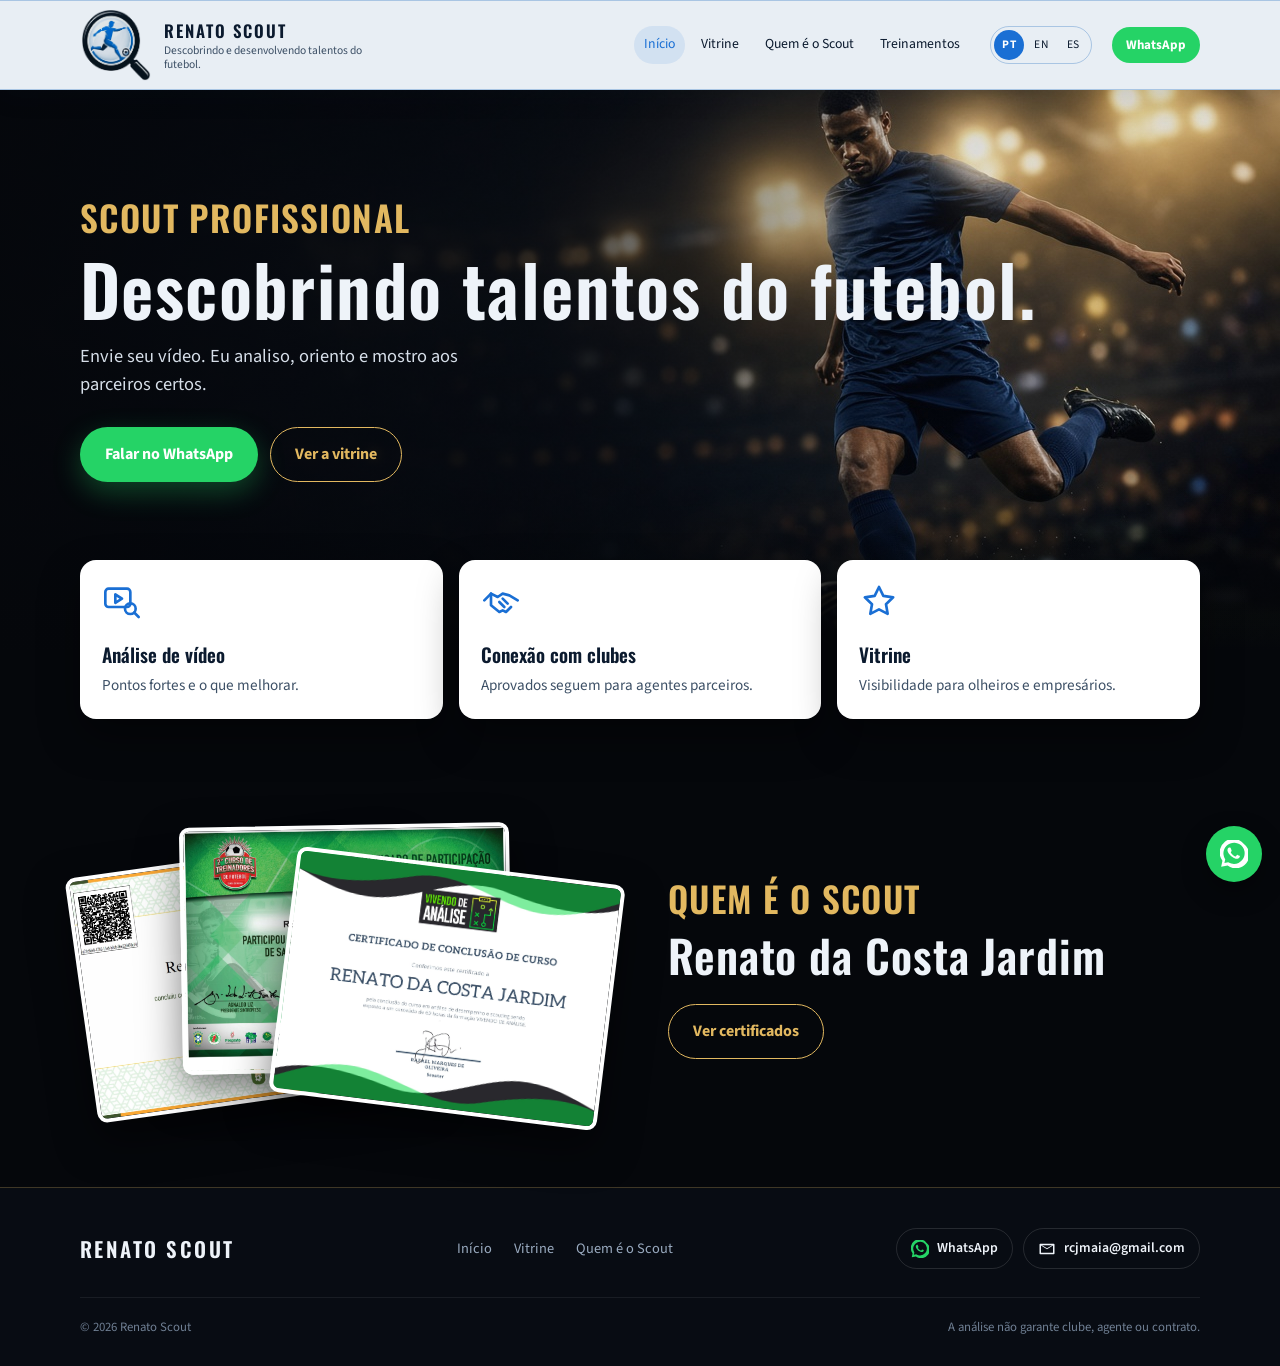
==== index.html @ 3a7a044c "Site Renato Scout Co-authored-by: Cursor <cursoragent@cursor.com>" ====
<!DOCTYPE html>
<html lang="pt">
<head>
  <meta charset="UTF-8">
  <meta name="viewport" content="width=device-width, initial-scale=1">
  <title>RENATO SCOUT — Descobrindo e desenvolvendo talentos do futebol</title>
  <meta name="description" content="Análise de vídeos de jogadores de qualquer idade, vitrine para parceiros, encaminhamento a agentes e conexão com clubes.">
  <link rel="preconnect" href="https://fonts.googleapis.com">
  <link rel="preconnect" href="https://fonts.gstatic.com" crossorigin>
  <link href="https://fonts.googleapis.com/css2?family=Oswald:wght@500;600&family=Source+Sans+3:wght@400;600;700&display=swap" rel="stylesheet">
  <link rel="stylesheet" href="css/style.css">
</head>
<body data-page="home">
  <div id="site-header"></div>

  <main>
    <section class="hero">
      <div class="wrap hero-content">
        <p class="hero-kicker" data-i18n="hero.kicker"></p>
        <h1 data-i18n="hero.title"></h1>
        <p class="hero-lead" data-i18n="hero.lead"></p>
        <div class="hero-actions">
          <a class="btn btn-wa" data-wa target="_blank" rel="noopener" data-i18n="hero.ctaWa"></a>
          <a class="btn btn-outline-gold" href="vitrine.html" data-i18n="hero.ctaShowcase"></a>
        </div>
      </div>
    </section>

    <div class="wrap features">
      <article class="feature">
        <svg viewBox="0 0 24 24" aria-hidden="true"><rect x="2" y="4" width="15" height="11" rx="2"/><path d="M8 7.5v5l4-2.5z"/><circle cx="17" cy="16" r="3.2"/><path d="m19.3 18.3 2.7 2.7"/></svg>
        <h3 data-i18n="hero.f1"></h3>
        <p data-i18n="hero.f1d"></p>
      </article>
      <article class="feature">
        <svg viewBox="0 0 24 24" aria-hidden="true"><path d="M2 11l4-4 4 2 3-2 4 1 5 3"/><path d="M6 7v7l5 4 2-1 2 1 3-3"/><path d="M11 12l3 3"/><path d="M13 10l3 3"/></svg>
        <h3 data-i18n="hero.f2"></h3>
        <p data-i18n="hero.f2d"></p>
      </article>
      <article class="feature">
        <svg viewBox="0 0 24 24" aria-hidden="true"><path d="M12 3l2.6 5.3 5.9.9-4.3 4.1 1 5.8L12 16.4 6.8 19.1l1-5.8L3.5 9.2l5.9-.9z"/></svg>
        <h3 data-i18n="hero.f3"></h3>
        <p data-i18n="hero.f3d"></p>
      </article>
    </div>

    <section class="about-home">
      <div class="wrap about-home-grid">
        <a class="cert-stack" href="sobre.html" aria-hidden="true" tabindex="-1">
          <img src="img/certificados/certificado%20renato%20scout%201.jpeg" alt="">
          <img src="img/certificados/certificado%20renato%20scout%204.jpeg" alt="">
          <img src="img/certificados/certificado%20renato%20scout%2011.jpeg" alt="">
        </a>
        <div>
          <p class="hero-kicker" data-i18n="home.aboutKicker"></p>
          <h2 data-i18n="home.aboutName"></h2>          <a class="btn btn-outline-gold" href="sobre.html" data-i18n="certs.cta"></a>
        </div>
      </div>
    </section>
  </main>

  <div id="site-footer"></div>
  <script src="js/config.js"></script>
  <script src="js/translations.js"></script>
  <script src="js/i18n.js"></script>
  <script src="js/layout.js"></script>
  <script src="js/main.js"></script>
</body>
</html>
---- css/style.css ----
:root {
  --bg: #05070b;
  --bg-2: #0a1018;
  --panel: #101820;
  --line: rgba(77, 159, 255, 0.28);
  --gold: #4aa3ff;
  --gold-2: #9dceff;
  --text: #eef3f9;
  --muted: #9aabc0;
  --green: #1d6fd8;
  --danger-soft: #121820;
  --ink: #061018;
  --radius: 16px;
  --max: 1120px;
  --header-h: 88px;
  --header-bg: #e8eef4;
  --header-ink: #0b1a2e;
  --header-muted: #3d5066;
  --header-line: rgba(37, 110, 190, 0.32);
  --header-blue: #1a6fd4;
  --wa: #25d366;
  --hero-gold: #e2b860;
}

*,
*::before,
*::after {
  box-sizing: border-box;
}

html {
  scroll-behavior: smooth;
}

body {
  margin: 0;
  font-family: "Source Sans 3", "Segoe UI", sans-serif;
  background: var(--bg);
  color: var(--text);
  line-height: 1.55;
  min-height: 100vh;
}

img {
  max-width: 100%;
  display: block;
}

a {
  color: inherit;
  text-decoration: none;
}

.wrap {
  width: min(100% - 32px, var(--max));
  margin-inline: auto;
}

/* Header — fundo claro para contrastar com a lupa escura da logo */
.site-header {
  position: sticky;
  top: 0;
  z-index: 40;
  background: var(--header-bg);
  border-bottom: 1px solid var(--header-line);
  border-top: 1px solid var(--header-line);
  box-shadow: 0 8px 24px rgba(11, 26, 46, 0.08);
}

.header-inner {
  display: flex;
  align-items: center;
  gap: 20px;
  min-height: var(--header-h);
  padding-block: 6px;
}

.brand {
  display: flex;
  align-items: center;
  gap: 12px;
  flex-shrink: 0;
  color: var(--header-ink);
}

.brand-mark {
  width: 72px;
  height: 72px;
  display: grid;
  place-items: center;
  flex-shrink: 0;
  background: transparent;
  overflow: visible;
  border-radius: 0;
}

.brand-mark img {
  width: 72px;
  height: 72px;
  object-fit: contain;
  object-position: center;
  border-radius: 0;
  background: transparent;
  mix-blend-mode: multiply;
}

.brand-mark .initials {
  font-family: Oswald, Impact, sans-serif;
  font-size: 0.85rem;
  letter-spacing: 0.04em;
  color: var(--header-blue);
}

.brand-text strong {
  display: block;
  font-family: Oswald, Impact, sans-serif;
  font-weight: 600;
  letter-spacing: 0.12em;
  font-size: 1.05rem;
  color: var(--header-ink);
}

.brand-text span {
  display: block;
  font-size: 0.72rem;
  color: var(--header-muted);
  max-width: 220px;
  line-height: 1.25;
}

.nav {
  display: flex;
  align-items: center;
  gap: 6px;
  margin-left: auto;
  flex-wrap: wrap;
  justify-content: flex-end;
}

.nav a {
  font-size: 0.86rem;
  padding: 8px 10px;
  border-radius: 999px;
  color: var(--header-ink);
}

.nav a:hover,
.nav a.is-active {
  color: var(--header-blue);
  background: rgba(26, 111, 212, 0.1);
}

.nav-drop {
  position: relative;
}

.nav-drop > button {
  font: inherit;
  font-size: 0.86rem;
  color: var(--header-ink);
  background: none;
  border: 0;
  padding: 8px 10px;
  border-radius: 999px;
  cursor: pointer;
}

.nav-drop > button:hover,
.nav-drop.is-open > button,
.nav-drop.has-active > button {
  color: var(--header-blue);
  background: rgba(26, 111, 212, 0.1);
}

.nav-drop-menu {
  display: none;
  position: absolute;
  right: 0;
  top: calc(100% + 6px);
  min-width: 220px;
  background: #f4f7fa;
  border: 1px solid var(--header-line);
  border-radius: 12px;
  padding: 8px;
  box-shadow: 0 16px 40px rgba(11, 26, 46, 0.12);
}

.nav-drop.is-open .nav-drop-menu {
  display: grid;
}

.nav-drop-menu a {
  border-radius: 8px;
  color: var(--header-ink);
}

.lang-switch {
  display: flex;
  gap: 2px;
  border: 1px solid var(--header-line);
  border-radius: 999px;
  padding: 3px;
  flex-shrink: 0;
}

.lang-switch button {
  font: inherit;
  font-size: 0.72rem;
  letter-spacing: 0.06em;
  background: none;
  border: 0;
  color: var(--header-ink);
  padding: 6px 8px;
  border-radius: 999px;
  cursor: pointer;
}

.lang-switch button.is-active {
  background: var(--header-blue);
  color: #fff;
  font-weight: 700;
}

.menu-toggle {
  display: none;
  margin-left: auto;
  background: none;
  border: 1px solid var(--header-line);
  color: var(--header-ink);
  border-radius: 10px;
  padding: 8px 10px;
  cursor: pointer;
}

.header-cta {
  display: inline-flex;
  align-items: center;
  background: var(--wa);
  color: white;
  font-weight: 700;
  font-size: 0.82rem;
  padding: 8px 14px;
  border-radius: 999px;
  white-space: nowrap;
}

.header-cta:hover {
  filter: brightness(1.06);
}

/* Hero */
.hero {
  position: relative;
  min-height: 560px;
  display: flex;
  align-items: center;
  padding: 80px 0 140px;
  background:
    linear-gradient(90deg, rgba(5, 7, 11, 0.92) 0%, rgba(5, 7, 11, 0.6) 45%, rgba(5, 7, 11, 0.1) 75%),
    linear-gradient(0deg, var(--bg) 0%, transparent 30%),
    url("../img/hero/hero-bg.jpg") center right / cover no-repeat;
}

.hero-content {
  position: relative;
}

.hero-kicker {
  font-family: Oswald, Impact, sans-serif;
  font-weight: 600;
  text-transform: uppercase;
  letter-spacing: 0.04em;
  font-size: clamp(1.4rem, 3vw, 2.2rem);
  color: var(--hero-gold);
  margin: 0 0 4px;
}

.hero h1 {
  font-size: clamp(2.6rem, 6vw, 4.4rem);
  margin: 0 0 14px;
}

.hero-lead {
  font-size: 1.15rem;
  color: #d6dee8;
  margin: 0;
  max-width: 44ch;
}

.btn.btn-wa {
  background: var(--wa);
  color: #fff;
  padding: 14px 24px;
  box-shadow: 0 10px 28px rgba(37, 211, 102, 0.3);
}

.btn.btn-outline-gold {
  border-color: var(--hero-gold, #e2b860);
  color: var(--hero-gold, #e2b860);
  padding: 14px 24px;
}

.btn-wa:hover,
.btn-outline-gold:hover {
  filter: brightness(1.1);
}

.features {
  position: relative;
  z-index: 2;
  display: grid;
  grid-template-columns: repeat(3, 1fr);
  gap: 16px;
  margin-top: -90px;
}

.feature {
  background: #fff;
  color: var(--header-ink);
  border-radius: var(--radius);
  padding: 22px;
  box-shadow: 0 18px 40px rgba(0, 0, 0, 0.4);
}

.feature svg {
  width: 40px;
  height: 40px;
  fill: none;
  stroke: var(--header-blue);
  stroke-width: 1.6;
  stroke-linecap: round;
  stroke-linejoin: round;
  margin-bottom: 10px;
}

.feature h3 {
  font-family: Oswald, sans-serif;
  font-weight: 600;
  font-size: 1.2rem;
  margin: 0 0 4px;
}

.feature p {
  margin: 0;
  color: var(--header-muted);
  font-size: 0.95rem;
}

.about-home {
  padding: 96px 0 72px;
}

.about-home-grid {
  display: grid;
  grid-template-columns: 1fr 1fr;
  gap: 56px;
  align-items: center;
}

.about-home h2 {
  font-size: clamp(2rem, 4vw, 2.8rem);
  margin: 0 0 24px;
}

.cert-stack {
  position: relative;
  display: block;
  height: 300px;
}

.cert-stack img {
  position: absolute;
  width: 62%;
  aspect-ratio: 4 / 3;
  object-fit: cover;
  object-position: top;
  border-radius: 10px;
  border: 4px solid #fff;
  box-shadow: 0 18px 40px rgba(0, 0, 0, 0.5);
  transition: transform 0.25s ease;
}

.cert-stack img:nth-child(1) {
  left: 0;
  top: 40px;
  transform: rotate(-8deg);
}

.cert-stack img:nth-child(2) {
  left: 19%;
  top: 10px;
  transform: rotate(-1deg);
  z-index: 1;
}

.cert-stack img:nth-child(3) {
  right: 0;
  top: 50px;
  transform: rotate(7deg);
  z-index: 2;
}

.cert-stack:hover img:nth-child(1) {
  transform: rotate(-11deg) translateX(-8px);
}

.cert-stack:hover img:nth-child(3) {
  transform: rotate(10deg) translateX(8px);
}

.kicker {
  color: var(--gold);
  letter-spacing: 0.16em;
  text-transform: uppercase;
  font-size: 0.75rem;
  font-weight: 700;
  margin: 0 0 12px;
}

h1,
h2,
.page-title {
  font-family: Oswald, Impact, sans-serif;
  font-weight: 600;
  letter-spacing: 0.02em;
  line-height: 1.12;
  margin: 0 0 16px;
}

h1 {
  font-size: clamp(2rem, 4.4vw, 3.35rem);
}

h2 {
  font-size: clamp(1.6rem, 3vw, 2.2rem);
}

.lead {
  color: var(--muted);
  font-size: 1.08rem;
  max-width: 58ch;
}

.hero-actions {
  display: flex;
  flex-wrap: wrap;
  gap: 12px;
  margin: 28px 0 8px;
}

.btn {
  display: inline-flex;
  align-items: center;
  justify-content: center;
  gap: 8px;
  padding: 12px 18px;
  border-radius: 999px;
  font-weight: 700;
  border: 1px solid transparent;
  cursor: pointer;
}

.btn-primary {
  background: var(--gold);
  color: var(--ink);
}

.btn-ghost {
  border-color: var(--line);
  color: var(--gold-2);
  background: transparent;
}

.btn[aria-disabled="true"],
.btn.is-disabled {
  opacity: 0.55;
  pointer-events: none;
}

.points {
  list-style: none;
  padding: 0;
  margin: 28px 0 0;
  display: grid;
  gap: 10px;
}

.points li {
  display: flex;
  gap: 10px;
  align-items: flex-start;
  color: var(--text);
}

.points li::before {
  content: "";
  width: 8px;
  height: 8px;
  margin-top: 8px;
  border-radius: 50%;
  background: var(--gold);
  flex-shrink: 0;
}

/* Sections */
section {
  padding: 56px 0;
}

.section-head {
  margin-bottom: 28px;
}

.muted {
  color: var(--muted);
}

.steps {
  display: grid;
  grid-template-columns: repeat(3, 1fr);
  gap: 18px;
}

.card,
.step,
.mod,
.cert {
  background: var(--panel);
  border: 1px solid var(--line);
  border-radius: var(--radius);
  padding: 22px;
}

.step strong {
  display: block;
  font-family: Oswald, sans-serif;
  font-size: 1.7rem;
  color: var(--gold);
  margin-bottom: 8px;
}

.grid-mods {
  display: grid;
  grid-template-columns: repeat(4, 1fr);
  gap: 16px;
}

.mod h3 {
  font-family: Oswald, sans-serif;
  margin: 0 0 8px;
  font-size: 1.2rem;
}

.mod p {
  color: var(--muted);
  margin: 0 0 16px;
  font-size: 0.95rem;
}

.certs {
  display: grid;
  grid-template-columns: repeat(4, 1fr);
  gap: 16px;
}

.cert {
  min-height: 180px;
  padding: 0;
  overflow: hidden;
  display: grid;
  place-items: center;
  position: relative;
  background: #070b12;
}

.cert img {
  width: 100%;
  height: 180px;
  object-fit: cover;
}

.cert .fallback {
  position: absolute;
  inset: 0;
  display: grid;
  place-items: center;
  color: var(--muted);
  font-size: 0.9rem;
  padding: 16px;
  text-align: center;
}

.certs-full {
  grid-template-columns: repeat(3, 1fr);
}

.certs-full .cert img {
  height: 240px;
  object-fit: contain;
  background: #fff;
  transition: transform 0.2s ease;
}

.cert-link:hover img {
  transform: scale(1.03);
}

.about-teaser {
  display: flex;
  align-items: center;
  justify-content: space-between;
  gap: 20px;
  flex-wrap: wrap;
  padding: 28px;
  border: 1px solid var(--line);
  border-radius: var(--radius);
  background: linear-gradient(90deg, rgba(77, 159, 255, 0.1), transparent);
  color: inherit;
  text-decoration: none;
}

.about-teaser h2 {
  margin-top: 0;
}

.about-teaser:hover .btn {
  border-color: var(--gold-2);
}

.page-hero {
  padding: 48px 0 12px;
}

.about-hero {
  padding: 80px 0 56px;
  background:
    radial-gradient(circle at 85% 0%, rgba(226, 184, 96, 0.14), transparent 45%),
    radial-gradient(circle at 0% 100%, rgba(29, 111, 216, 0.18), transparent 50%);
  border-bottom: 1px solid rgba(255, 255, 255, 0.06);
}

.about-hero-grid {
  display: grid;
  grid-template-columns: 1.4fr 1fr;
  gap: 48px;
  align-items: center;
}

.about-photo {
  width: 100%;
  max-width: 380px;
  justify-self: end;
  aspect-ratio: 3 / 4;
  object-fit: cover;
  border-radius: 20px;
  border: 1px solid rgba(226, 184, 96, 0.35);
  box-shadow: 0 24px 60px rgba(0, 0, 0, 0.5), 16px 16px 0 -1px rgba(226, 184, 96, 0.18);
}

.about-hero h1 {
  font-size: clamp(2.4rem, 5.5vw, 4rem);
  margin: 0 0 6px;
}

.about-role {
  font-size: 1.15rem;
  font-weight: 600;
  color: var(--gold-2);
  margin: 0 0 18px;
}

.about-intro {
  color: var(--muted);
  font-size: 1.05rem;
  max-width: 56ch;
  margin: 0;
}

.stats {
  list-style: none;
  padding: 0;
  margin: 40px 0 0;
  display: grid;
  grid-template-columns: repeat(3, 1fr);
  gap: 12px;
  max-width: 560px;
}

.stats li {
  padding: 18px 20px;
  border-radius: var(--radius);
  background: rgba(255, 255, 255, 0.03);
  border: 1px solid rgba(226, 184, 96, 0.25);
}

.stats strong {
  display: block;
  font-family: Oswald, Impact, sans-serif;
  font-size: 2.2rem;
  line-height: 1.1;
  color: var(--hero-gold);
}

.stats span {
  font-size: 0.88rem;
  color: var(--muted);
}

.courses {
  list-style: none;
  padding: 0;
  margin: 24px 0 0;
  display: grid;
  grid-template-columns: repeat(2, 1fr);
  gap: 12px;
}

.course {
  display: flex;
  align-items: center;
  gap: 16px;
  padding: 16px 18px;
  background: var(--panel);
  border: 1px solid rgba(255, 255, 255, 0.07);
  border-radius: 12px;
}

.course-hours {
  flex-shrink: 0;
  width: 56px;
  height: 56px;
  display: grid;
  place-items: center;
  border-radius: 50%;
  border: 2px solid var(--hero-gold);
  color: var(--hero-gold);
  font-family: Oswald, Impact, sans-serif;
  font-weight: 600;
  font-size: 1.05rem;
}

.course strong {
  display: block;
  line-height: 1.3;
}

.course div span {
  font-size: 0.85rem;
  color: var(--muted);
}

.split {
  display: grid;
  grid-template-columns: 1fr 1fr;
  gap: 16px;
}

.filters {
  display: flex;
  flex-wrap: wrap;
  gap: 8px;
  margin: 8px 0 28px;
}

.filters button {
  font: inherit;
  font-size: 0.86rem;
  background: transparent;
  color: var(--muted);
  border: 1px solid var(--line);
  border-radius: 999px;
  padding: 8px 12px;
  cursor: pointer;
}

.filters button.is-active {
  background: var(--gold);
  color: var(--ink);
  border-color: var(--gold);
  font-weight: 700;
}

.video-grid {
  display: grid;
  grid-template-columns: repeat(3, 1fr);
  gap: 18px;
}

.video-card {
  background: var(--panel);
  border: 1px solid var(--line);
  border-radius: var(--radius);
  overflow: hidden;
}

.video-card iframe {
  width: 100%;
  aspect-ratio: 16 / 9;
  border: 0;
  display: block;
}

.video-meta {
  padding: 12px 14px 16px;
}

.video-meta .pos {
  color: var(--gold);
  font-size: 0.78rem;
  letter-spacing: 0.08em;
  text-transform: uppercase;
}

.empty-state {
  border: 1px dashed var(--line);
  border-radius: var(--radius);
  padding: 40px 20px;
  text-align: center;
  color: var(--muted);
}

.site-footer {
  background: #080c13;
  border-top: 1px solid rgba(226, 184, 96, 0.25);
  padding: 40px 0 28px;
  color: var(--muted);
  font-size: 0.9rem;
}

.footer-top {
  display: flex;
  align-items: center;
  justify-content: space-between;
  gap: 24px;
  flex-wrap: wrap;
  padding-bottom: 28px;
  border-bottom: 1px solid rgba(255, 255, 255, 0.07);
}

.footer-brand {
  font-family: Oswald, Impact, sans-serif;
  font-weight: 600;
  font-size: 1.3rem;
  letter-spacing: 0.12em;
  color: var(--text);
}

.footer-nav {
  display: flex;
  gap: 22px;
  flex-wrap: wrap;
}

.footer-nav a:hover {
  color: var(--hero-gold);
}

.footer-contact {
  display: flex;
  gap: 10px;
  flex-wrap: wrap;
}

.footer-pill {
  display: inline-flex;
  align-items: center;
  gap: 8px;
  padding: 9px 14px;
  border-radius: 999px;
  border: 1px solid rgba(255, 255, 255, 0.12);
  color: var(--text);
  font-weight: 600;
  font-size: 0.86rem;
}

.footer-pill svg {
  width: 18px;
  height: 18px;
  fill: currentColor;
}

.footer-pill:hover {
  border-color: var(--hero-gold);
}

.footer-pill.is-wa svg {
  color: var(--wa);
}

.footer-bottom {
  display: flex;
  justify-content: space-between;
  gap: 8px 24px;
  flex-wrap: wrap;
  padding-top: 20px;
  font-size: 0.8rem;
  color: #6f7f93;
}

.wa-float {
  position: fixed;
  right: 18px;
  bottom: 18px;
  z-index: 50;
  width: 56px;
  height: 56px;
  border-radius: 50%;
  background: #25d366;
  color: white;
  display: grid;
  place-items: center;
  box-shadow: 0 10px 24px rgba(0, 0, 0, 0.35);
}

.wa-float svg {
  width: 28px;
  height: 28px;
  fill: currentColor;
}

@media (max-width: 980px) {
  .split {
    grid-template-columns: 1fr;
  }

  .steps,
  .certs,
  .video-grid {
    grid-template-columns: 1fr 1fr;
  }

  .grid-mods {
    grid-template-columns: 1fr 1fr;
  }
}

@media (max-width: 760px) {
  .menu-toggle {
    display: inline-flex;
  }

  .nav {
    display: none;
    position: absolute;
    left: 16px;
    right: 16px;
    top: var(--header-h);
    background: var(--header-bg);
    border: 1px solid var(--header-line);
    border-radius: 12px;
    padding: 10px;
    flex-direction: column;
    align-items: stretch;
    box-shadow: 0 16px 32px rgba(11, 26, 46, 0.12);
  }

  .nav.is-open,
  body.nav-open .nav {
    display: flex;
  }

  .nav a,
  .nav-drop > button {
    color: var(--header-ink);
  }

  .nav-drop-menu {
    position: static;
    display: grid;
    box-shadow: none;
    border: 0;
    background: transparent;
    padding: 0 0 0 8px;
  }

  .header-cta {
    display: none;
  }

  .steps,
  .certs,
  .video-grid,
  .grid-mods {
    grid-template-columns: 1fr;
  }

  .brand-text span {
    display: none;
  }

  .hero {
    min-height: 520px;
    align-items: flex-end;
    padding: 48px 0 120px;
    background:
      linear-gradient(0deg, var(--bg) 0%, rgba(5, 7, 11, 0.75) 45%, rgba(5, 7, 11, 0.25) 100%),
      url("../img/hero/hero-bg.jpg") 72% center / cover no-repeat;
  }

  .features {
    gap: 8px;
    margin-top: -80px;
  }

  .feature {
    padding: 14px 10px;
  }

  .feature svg {
    width: 30px;
    height: 30px;
    margin-bottom: 6px;
  }

  .feature h3 {
    font-size: 0.98rem;
    line-height: 1.2;
  }

  .feature p {
    font-size: 0.8rem;
    line-height: 1.35;
  }

  .about-home {
    padding: 64px 0 48px;
  }

  .about-home-grid {
    grid-template-columns: 1fr;
    gap: 32px;
    text-align: center;
  }

  .cert-stack {
    height: 210px;
  }

  .site-footer {
    padding-bottom: 96px;
  }

  .about-hero {
    padding: 40px 0 40px;
  }

  .about-hero-grid {
    grid-template-columns: 1fr;
    gap: 28px;
  }

  .about-photo {
    order: -1;
    max-width: 220px;
    justify-self: center;
  }

  .stats li {
    padding: 14px 12px;
  }

  .stats strong {
    font-size: 1.6rem;
  }

  .stats span {
    font-size: 0.75rem;
  }

  .courses {
    grid-template-columns: 1fr;
  }

  .footer-top,
  .footer-bottom {
    flex-direction: column;
    align-items: center;
    text-align: center;
  }

  .footer-contact {
    justify-content: center;
  }
}
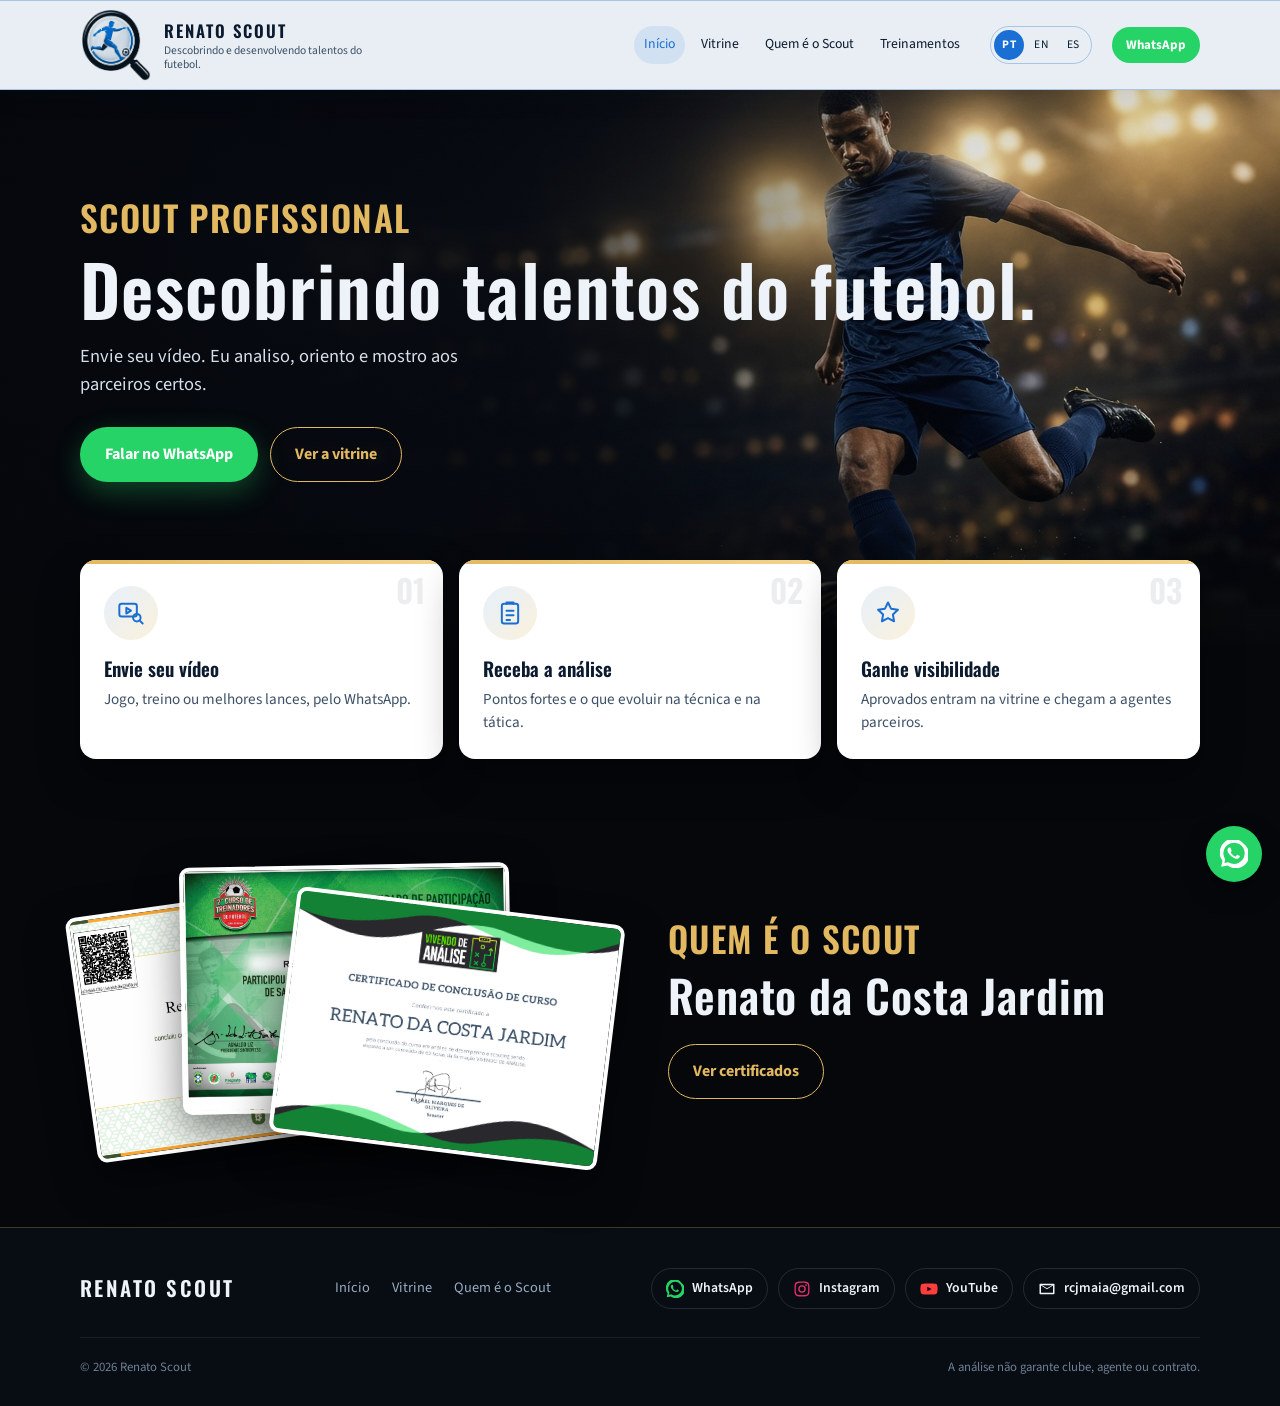
==== commit 9ba23a47: "Cards da pagina inicial com novo visual e textos de passo a passo Co-authored-by: Cursor <cursoragen" ====
--- a/index.html
+++ b/index.html
@@ -28,17 +28,20 @@
 
     <div class="wrap features">
       <article class="feature">
-        <svg viewBox="0 0 24 24" aria-hidden="true"><rect x="2" y="4" width="15" height="11" rx="2"/><path d="M8 7.5v5l4-2.5z"/><circle cx="17" cy="16" r="3.2"/><path d="m19.3 18.3 2.7 2.7"/></svg>
+        <span class="feature-num">01</span>
+        <span class="feature-icon"><svg viewBox="0 0 24 24" aria-hidden="true"><rect x="2" y="4" width="15" height="11" rx="2"/><path d="M8 7.5v5l4-2.5z"/><circle cx="17" cy="16" r="3.2"/><path d="m19.3 18.3 2.7 2.7"/></svg></span>
         <h3 data-i18n="hero.f1"></h3>
         <p data-i18n="hero.f1d"></p>
       </article>
       <article class="feature">
-        <svg viewBox="0 0 24 24" aria-hidden="true"><path d="M2 11l4-4 4 2 3-2 4 1 5 3"/><path d="M6 7v7l5 4 2-1 2 1 3-3"/><path d="M11 12l3 3"/><path d="M13 10l3 3"/></svg>
+        <span class="feature-num">02</span>
+        <span class="feature-icon"><svg viewBox="0 0 24 24" aria-hidden="true"><rect x="5" y="4" width="14" height="17" rx="2"/><path d="M9 4V3h6v1"/><path d="M9 10h6"/><path d="M9 14h6"/><path d="M9 18h3"/></svg></span>
         <h3 data-i18n="hero.f2"></h3>
         <p data-i18n="hero.f2d"></p>
       </article>
       <article class="feature">
-        <svg viewBox="0 0 24 24" aria-hidden="true"><path d="M12 3l2.6 5.3 5.9.9-4.3 4.1 1 5.8L12 16.4 6.8 19.1l1-5.8L3.5 9.2l5.9-.9z"/></svg>
+        <span class="feature-num">03</span>
+        <span class="feature-icon"><svg viewBox="0 0 24 24" aria-hidden="true"><path d="M12 3l2.6 5.3 5.9.9-4.3 4.1 1 5.8L12 16.4 6.8 19.1l1-5.8L3.5 9.2l5.9-.9z"/></svg></span>
         <h3 data-i18n="hero.f3"></h3>
         <p data-i18n="hero.f3d"></p>
       </article>
--- a/css/style.css
+++ b/css/style.css
@@ -315,22 +315,58 @@
 }
 
 .feature {
+  position: relative;
+  overflow: hidden;
   background: #fff;
   color: var(--header-ink);
   border-radius: var(--radius);
-  padding: 22px;
+  padding: 26px 24px 24px;
   box-shadow: 0 18px 40px rgba(0, 0, 0, 0.4);
+  transition: transform 0.25s ease, box-shadow 0.25s ease;
+}
+
+.feature::before {
+  content: "";
+  position: absolute;
+  inset: 0 0 auto;
+  height: 4px;
+  background: linear-gradient(90deg, var(--hero-gold), #f3d58f);
+}
+
+.feature:hover {
+  transform: translateY(-6px);
+  box-shadow: 0 26px 50px rgba(0, 0, 0, 0.5);
+}
+
+.feature-num {
+  position: absolute;
+  top: 14px;
+  right: 18px;
+  font-family: Oswald, Impact, sans-serif;
+  font-weight: 600;
+  font-size: 2rem;
+  line-height: 1;
+  color: rgba(11, 26, 46, 0.08);
+}
+
+.feature-icon {
+  display: grid;
+  place-items: center;
+  width: 54px;
+  height: 54px;
+  border-radius: 50%;
+  margin-bottom: 14px;
+  background: linear-gradient(135deg, #e6f0fb, #fbf1dc);
 }
 
 .feature svg {
-  width: 40px;
-  height: 40px;
+  width: 28px;
+  height: 28px;
   fill: none;
   stroke: var(--header-blue);
-  stroke-width: 1.6;
+  stroke-width: 1.7;
   stroke-linecap: round;
   stroke-linejoin: round;
-  margin-bottom: 10px;
 }
 
 .feature h3 {
@@ -811,6 +847,57 @@
   text-transform: uppercase;
 }
 
+.video-thumb {
+  position: relative;
+  display: block;
+  aspect-ratio: 16 / 9;
+  background: #000;
+}
+
+.video-thumb img {
+  width: 100%;
+  height: 100%;
+  object-fit: cover;
+  opacity: 0.85;
+}
+
+.video-play {
+  position: absolute;
+  inset: 0;
+  margin: auto;
+  width: 68px;
+  height: 48px;
+  border-radius: 12px;
+  background: #ff0000;
+}
+
+.video-play::after {
+  content: "";
+  position: absolute;
+  inset: 0;
+  margin: auto;
+  width: 0;
+  height: 0;
+  border-style: solid;
+  border-width: 10px 0 10px 18px;
+  border-color: transparent transparent transparent #fff;
+  transform: translateX(2px);
+}
+
+.video-thumb:hover img {
+  opacity: 1;
+}
+
+.video-badge {
+  display: inline-block;
+  margin-top: 8px;
+  font-size: 0.75rem;
+  color: var(--muted);
+  border: 1px solid rgba(255, 255, 255, 0.14);
+  border-radius: 999px;
+  padding: 3px 10px;
+}
+
 .empty-state {
   border: 1px dashed var(--line);
   border-radius: var(--radius);
@@ -885,6 +972,14 @@
 
 .footer-pill.is-wa svg {
   color: var(--wa);
+}
+
+.footer-pill.is-yt svg {
+  color: #ff3d3d;
+}
+
+.footer-pill.is-ig svg {
+  color: #e1306c;
 }
 
 .footer-bottom {
@@ -1003,13 +1098,24 @@
   }
 
   .feature {
-    padding: 14px 10px;
+    padding: 16px 10px 14px;
+  }
+
+  .feature-num {
+    top: 10px;
+    right: 8px;
+    font-size: 1.2rem;
+  }
+
+  .feature-icon {
+    width: 38px;
+    height: 38px;
+    margin-bottom: 8px;
   }
 
   .feature svg {
-    width: 30px;
-    height: 30px;
-    margin-bottom: 6px;
+    width: 20px;
+    height: 20px;
   }
 
   .feature h3 {
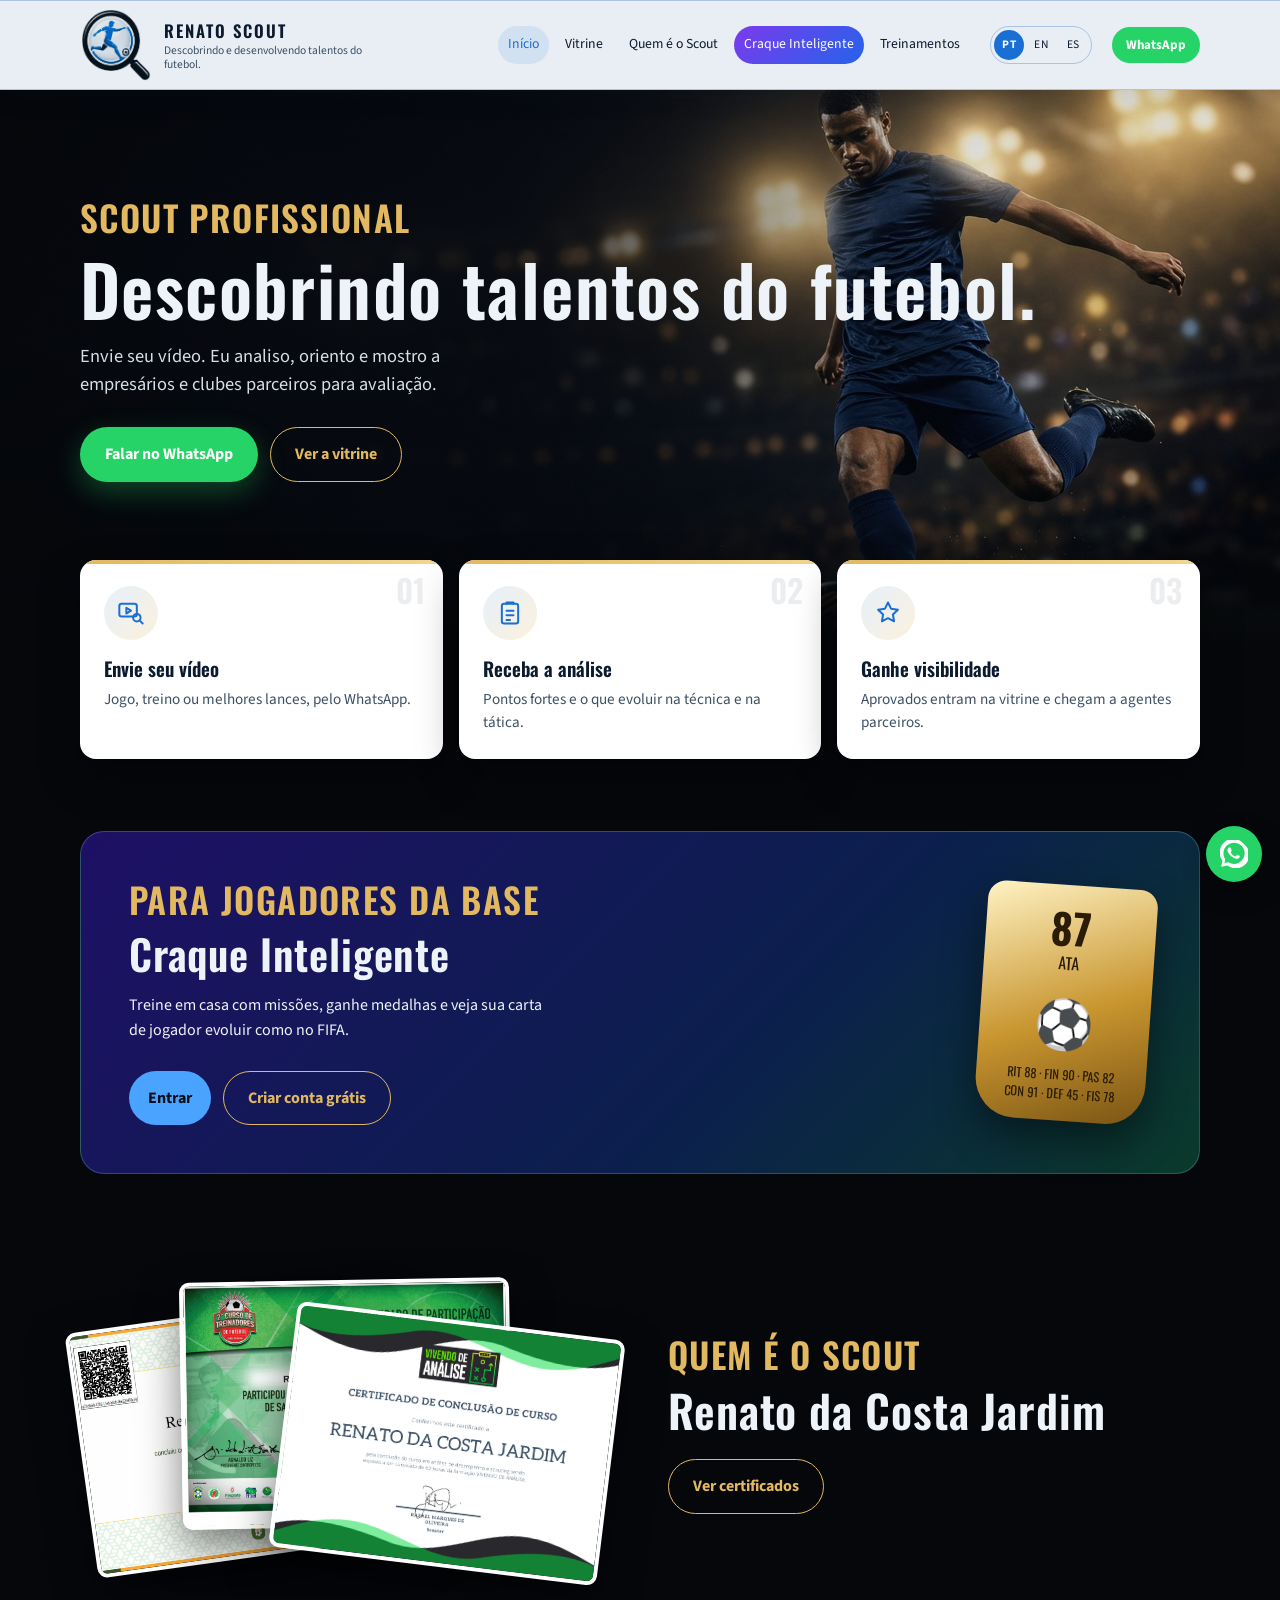
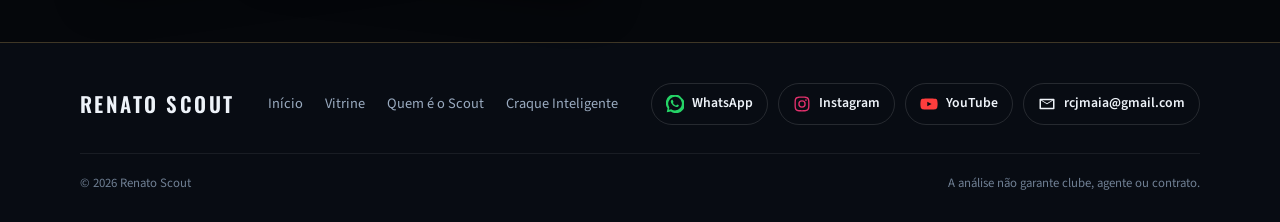
==== commit 06970745: "Craque Inteligente: missoes, trilhas, login Supabase e chamada na pagina inicial; formacao 4-2-2-2 C" ====
--- a/index.html
+++ b/index.html
@@ -47,6 +47,24 @@
       </article>
     </div>
 
+    <div class="wrap">
+      <div class="craque-call">
+        <div>
+          <p class="hero-kicker" data-i18n="craqueHome.kicker"></p>
+          <h2 data-i18n="craqueHome.title"></h2>
+          <p data-i18n="craqueHome.lead"></p>
+          <div class="hero-actions">
+            <a class="btn btn-primary" href="craque.html#login" data-i18n="craqueHome.login"></a>
+            <a class="btn btn-outline-gold" href="craque.html#signup" data-i18n="craqueHome.signup"></a>
+          </div>
+        </div>
+        <a class="craque-call-card" href="craque.html#signup" aria-hidden="true" tabindex="-1">
+          <b>87</b><span>ATA</span><i>⚽</i>
+          <small>RIT 88 · FIN 90 · PAS 82<br>CON 91 · DEF 45 · FIS 78</small>
+        </a>
+      </div>
+    </div>
+
     <section class="about-home">
       <div class="wrap about-home-grid">
         <a class="cert-stack" href="sobre.html" aria-hidden="true" tabindex="-1">
--- a/css/style.css
+++ b/css/style.css
@@ -194,6 +194,14 @@
   color: var(--header-ink);
 }
 
+.nav-drop-menu a.nav-sub {
+  margin-left: 12px;
+  padding-left: 14px;
+  font-size: 0.8rem;
+  border-left: 2px solid var(--header-line);
+  border-radius: 0 8px 8px 0;
+}
+
 .lang-switch {
   display: flex;
   gap: 2px;
@@ -384,6 +392,86 @@
 
 .about-home {
   padding: 96px 0 72px;
+}
+
+.craque-call {
+  display: grid;
+  grid-template-columns: 1fr auto;
+  gap: 40px;
+  align-items: center;
+  margin-top: 72px;
+  padding: 40px 48px;
+  border-radius: 24px;
+  background: linear-gradient(135deg, #1e1065 0%, #0b1f4d 60%, #0a3a2a 100%);
+  border: 1px solid rgba(157, 206, 255, 0.25);
+}
+
+.craque-call h2 {
+  font-size: clamp(1.8rem, 3.5vw, 2.6rem);
+  margin: 0 0 12px;
+}
+
+.craque-call p {
+  max-width: 52ch;
+}
+
+.craque-call-card {
+  display: grid;
+  justify-items: center;
+  gap: 2px;
+  width: 170px;
+  padding: 22px 14px 18px;
+  border-radius: 18px 18px 40px 40px;
+  background: linear-gradient(160deg, #fff3c4, #c8952f 55%, #7a5414);
+  color: #2a1c05;
+  font-family: Oswald, sans-serif;
+  text-align: center;
+  transform: rotate(4deg);
+  box-shadow: 0 18px 40px rgba(0, 0, 0, 0.45);
+  transition: transform 0.2s ease;
+}
+
+.craque-call-card:hover {
+  transform: rotate(0deg) scale(1.04);
+}
+
+.craque-call-card b {
+  font-size: 2.6rem;
+  line-height: 1;
+}
+
+.craque-call-card i {
+  font-style: normal;
+  font-size: 3rem;
+  margin: 6px 0;
+}
+
+.craque-call-card small {
+  font-size: 0.78rem;
+  line-height: 1.5;
+}
+
+.nav a.nav-craque {
+  color: #fff;
+  background: linear-gradient(135deg, #7c3aed, #2563eb);
+}
+
+.nav a.nav-craque:hover,
+.nav a.nav-craque.is-active {
+  color: #fff;
+  background: linear-gradient(135deg, #6d28d9, #1d4ed8);
+}
+
+@media (max-width: 760px) {
+  .craque-call {
+    grid-template-columns: 1fr;
+    padding: 28px 22px;
+    margin-top: 48px;
+  }
+
+  .craque-call-card {
+    display: none;
+  }
 }
 
 .about-home-grid {
@@ -1013,9 +1101,467 @@
   fill: currentColor;
 }
 
+/* Nutrition page */
+.hero.nutri-hero {
+  min-height: 480px;
+  padding: 72px 0 80px;
+  background:
+    linear-gradient(90deg, rgba(5, 7, 11, 0.95) 0%, rgba(5, 7, 11, 0.7) 40%, rgba(5, 7, 11, 0.05) 75%),
+    linear-gradient(0deg, var(--bg) 0%, transparent 30%),
+    url("../img/nutricao/nutricao-hero.jpg") center right / cover no-repeat;
+}
+
+.nutri-hero h1 {
+  max-width: 12ch;
+}
+
+.nutri-pillars,
+.nutri-game {
+  display: grid;
+  grid-template-columns: repeat(3, 1fr);
+  gap: 18px;
+}
+
+.nutri-pillar {
+  background: var(--panel);
+  border: 1px solid var(--line);
+  border-top: 4px solid var(--hero-gold);
+  border-radius: var(--radius);
+  padding: 22px;
+}
+
+.nutri-pillar.p2 {
+  border-top-color: #4fb3a9;
+}
+
+.nutri-pillar.p3 {
+  border-top-color: #8fbf5a;
+}
+
+.nutri-pillar h3,
+.nutri-age h3,
+.nutri-game h3 {
+  font-family: Oswald, sans-serif;
+  font-size: 1.3rem;
+  margin: 0 0 8px;
+}
+
+.nutri-pillar p {
+  margin: 0 0 12px;
+}
+
+.nutri-pillar small {
+  color: var(--muted);
+  font-size: 0.92rem;
+}
+
+.nutri-ages,
+.nutri-meals {
+  display: grid;
+  grid-template-columns: repeat(4, 1fr);
+  gap: 18px;
+}
+
+.nutri-meal h3 {
+  font-family: Oswald, sans-serif;
+  font-size: 1.3rem;
+  margin: 0 0 8px;
+}
+
+.nutri-meal p {
+  margin: 0;
+  color: var(--muted);
+  font-size: 0.95rem;
+}
+
+.nutri-age,
+.nutri-meal {
+  background: var(--panel);
+  border: 1px solid var(--line);
+  border-radius: var(--radius);
+  padding: 22px;
+}
+
+.nutri-range {
+  display: inline-block;
+  font-size: 0.78rem;
+  font-weight: 700;
+  letter-spacing: 0.06em;
+  text-transform: uppercase;
+  color: var(--hero-gold);
+  margin-bottom: 6px;
+}
+
+.nutri-age ul,
+.nutri-game ul {
+  margin: 0;
+  padding-left: 18px;
+  color: var(--muted);
+  font-size: 0.95rem;
+}
+
+.nutri-age li + li,
+.nutri-game li + li {
+  margin-top: 8px;
+}
+
+.nutri-split {
+  display: grid;
+  grid-template-columns: 1fr 1fr;
+  gap: 18px;
+}
+
+.nutri-box {
+  border-radius: var(--radius);
+  padding: 26px;
+  border: 1px solid var(--line);
+}
+
+.nutri-box h2 {
+  margin-top: 0;
+}
+
+.nutri-box.is-good {
+  background: linear-gradient(160deg, rgba(143, 191, 90, 0.12), var(--panel) 60%);
+  border-color: rgba(143, 191, 90, 0.35);
+}
+
+.nutri-box.is-bad {
+  background: linear-gradient(160deg, rgba(220, 80, 70, 0.12), var(--panel) 60%);
+  border-color: rgba(220, 80, 70, 0.35);
+}
+
+.nutri-box dl {
+  margin: 18px 0 0;
+}
+
+.nutri-box dt {
+  font-weight: 700;
+  color: #a9d47a;
+}
+
+.nutri-box dd {
+  margin: 2px 0 12px;
+}
+
+.nutri-avoid {
+  list-style: none;
+  padding: 0;
+  margin: 18px 0;
+  display: flex;
+  flex-wrap: wrap;
+  gap: 8px;
+}
+
+.nutri-avoid li {
+  padding: 6px 12px;
+  border-radius: 999px;
+  border: 1px solid rgba(220, 80, 70, 0.5);
+  color: #f0a39b;
+  font-size: 0.9rem;
+  text-decoration: line-through;
+  text-decoration-color: rgba(240, 163, 155, 0.6);
+}
+
+.nutri-note {
+  margin-top: 28px;
+  color: var(--muted);
+  font-size: 0.88rem;
+  text-align: center;
+}
+
+/* Tactics lab */
+.lab-section {
+  padding-top: 8px;
+}
+
+.lab-grid {
+  display: grid;
+  grid-template-columns: minmax(0, 1fr) minmax(0, 1fr);
+  gap: 32px;
+  align-items: start;
+}
+
+.lab-field {
+  width: 100%;
+  display: flex;
+  justify-content: center;
+}
+
+.lab-svg {
+  width: 100%;
+  max-width: 460px;
+  max-height: 70vh;
+  border-radius: 14px;
+  background: #2a7d38;
+  box-shadow: 0 18px 40px rgba(0, 0, 0, 0.45);
+}
+
+.lab-svg text {
+  font-family: "Source Sans 3", sans-serif;
+  font-weight: 700;
+  pointer-events: none;
+}
+
+.lab-lines polyline {
+  fill: none;
+  stroke-width: 1.1;
+  stroke-linecap: round;
+  stroke-linejoin: round;
+  opacity: 0.9;
+}
+
+.lab-stage {
+  display: grid;
+  gap: 12px;
+  justify-items: center;
+}
+
+.lab-toolbar {
+  width: 100%;
+  max-width: 460px;
+  display: grid;
+  grid-template-columns: 1fr 1.6fr;
+  gap: 10px;
+  align-items: end;
+}
+
+.lab-toolbar[hidden] {
+  display: none;
+}
+
+.lab-toolbar label {
+  display: grid;
+  gap: 4px;
+  min-width: 0;
+}
+
+.lab-toolbar label > span {
+  font-size: 0.72rem;
+  font-weight: 700;
+  letter-spacing: 0.08em;
+  text-transform: uppercase;
+  color: var(--hero-gold);
+}
+
+.lab-toolbar select {
+  width: 100%;
+  font: inherit;
+  font-weight: 600;
+  padding: 10px 34px 10px 12px;
+  border-radius: 10px;
+  border: 1px solid var(--line);
+  background: var(--panel)
+    url("data:image/svg+xml,%3Csvg xmlns='http://www.w3.org/2000/svg' viewBox='0 0 12 8'%3E%3Cpath d='M1 1l5 5 5-5' fill='none' stroke='%23e2b860' stroke-width='2'/%3E%3C/svg%3E")
+    right 12px center / 12px no-repeat;
+  color: inherit;
+  appearance: none;
+  cursor: pointer;
+}
+
+.lab-toolbar select option {
+  background: #10161f;
+}
+
+.lab-zone-tools {
+  grid-template-columns: 1.6fr 1fr;
+}
+
+.lab-phase {
+  display: grid;
+  grid-template-columns: 1fr 1fr;
+  border: 1px solid var(--line);
+  border-radius: 10px;
+  overflow: hidden;
+}
+
+.lab-phase button {
+  font: inherit;
+  font-size: 0.85rem;
+  font-weight: 700;
+  padding: 11px 4px;
+  border: 0;
+  background: var(--panel);
+  color: var(--muted);
+  cursor: pointer;
+}
+
+.lab-phase button.is-attack.is-on {
+  background: #facc15;
+  color: #111;
+}
+
+.lab-phase button.is-defend.is-on {
+  background: #c084fc;
+  color: #111;
+}
+
+.lab-zone {
+  stroke-width: 0.5;
+  stroke-dasharray: 1.6 1;
+  animation: lab-zone-in 0.45s ease;
+}
+
+.lab-zone.is-attack {
+  fill: rgba(250, 204, 21, 0.28);
+  stroke: #facc15;
+}
+
+.lab-zone.is-defend {
+  fill: rgba(168, 85, 247, 0.38);
+  stroke: #c084fc;
+}
+
+@keyframes lab-zone-in {
+  from {
+    opacity: 0;
+  }
+  to {
+    opacity: 1;
+  }
+}
+
+.lab-player[data-num] {
+  cursor: pointer;
+}
+
+.lab-player {
+  transition: opacity 0.3s;
+}
+
+.lab-player.is-dim {
+  opacity: 0.45;
+}
+
+.lab-player.is-selected circle {
+  stroke: #facc15;
+  stroke-width: 0.8;
+}
+
+.lab-caption {
+  width: 100%;
+  max-width: 460px;
+  padding: 12px 16px;
+  border-radius: 12px;
+  background: var(--panel);
+  border: 1px solid var(--line);
+  border-left: 4px solid #facc15;
+}
+
+.lab-caption.is-defend {
+  border-left-color: #c084fc;
+}
+
+.lab-caption[hidden] {
+  display: none;
+}
+
+.lab-caption-title {
+  font-size: 0.78rem;
+  font-weight: 700;
+  letter-spacing: 0.06em;
+  text-transform: uppercase;
+  color: var(--hero-gold);
+}
+
+.lab-caption-text {
+  margin: 4px 0 6px;
+  font-family: Oswald, sans-serif;
+  font-size: 1.25rem;
+  line-height: 1.25;
+}
+
+.lab-caption-hint {
+  color: var(--muted);
+}
+
+.lab-opp {
+  opacity: 0;
+  transition: opacity 0.4s ease;
+}
+
+.lab-opp.is-visible {
+  opacity: 1;
+}
+
+.lab-toggles button {
+  font: inherit;
+  cursor: pointer;
+  border-radius: 12px;
+  border: 1px solid var(--line);
+  background: var(--panel);
+  color: inherit;
+}
+
+.lab-counts {
+  display: flex;
+  gap: 10px;
+  margin: 26px 0 16px;
+}
+
+.lab-count {
+  flex: 1;
+  text-align: center;
+  padding: 12px 6px;
+  border-radius: 12px;
+  border: 2px solid var(--c);
+  background: color-mix(in srgb, var(--c) 12%, transparent);
+}
+
+.lab-count strong {
+  display: block;
+  font-family: Oswald, sans-serif;
+  font-size: 2.2rem;
+  line-height: 1;
+  color: var(--c);
+}
+
+.lab-count span {
+  font-size: 0.85rem;
+  font-weight: 600;
+}
+
+.lab-say {
+  font-family: Oswald, sans-serif;
+  font-size: 1.45rem;
+  line-height: 1.25;
+  margin: 0 0 6px;
+}
+
+.lab-tip {
+  color: var(--muted);
+  margin: 0 0 20px;
+}
+
+.lab-toggles {
+  display: flex;
+  flex-wrap: wrap;
+  gap: 8px;
+}
+
+.lab-toggles button {
+  padding: 8px 14px;
+  font-size: 0.92rem;
+  font-weight: 600;
+}
+
+.lab-toggles button.is-on {
+  border-color: var(--hero-gold);
+  color: var(--hero-gold);
+}
+
 @media (max-width: 980px) {
+  .lab-grid {
+    grid-template-columns: 1fr;
+  }
+
   .split {
     grid-template-columns: 1fr;
+  }
+
+  .nutri-ages,
+  .nutri-meals {
+    grid-template-columns: 1fr 1fr;
   }
 
   .steps,
@@ -1128,6 +1674,31 @@
     line-height: 1.35;
   }
 
+  .lab-hero {
+    padding: 28px 0 8px;
+  }
+
+  .lab-svg {
+    max-height: 56vh;
+  }
+
+  .lab-zone-tools {
+    grid-template-columns: 1fr 1fr;
+  }
+
+  .lab-phase button {
+    font-size: 0.78rem;
+    padding: 11px 2px;
+  }
+
+  .hero.nutri-hero {
+    min-height: 460px;
+    padding: 48px 0 40px;
+    background:
+      linear-gradient(0deg, var(--bg) 0%, rgba(5, 7, 11, 0.8) 45%, rgba(5, 7, 11, 0.3) 100%),
+      url("../img/nutricao/nutricao-hero.jpg") 70% center / cover no-repeat;
+  }
+
   .about-home {
     padding: 64px 0 48px;
   }
@@ -1173,7 +1744,12 @@
     font-size: 0.75rem;
   }
 
-  .courses {
+  .courses,
+  .nutri-pillars,
+  .nutri-game,
+  .nutri-ages,
+  .nutri-meals,
+  .nutri-split {
     grid-template-columns: 1fr;
   }
 
@@ -1188,3 +1764,1004 @@
     justify-content: center;
   }
 }
+
+/* Craque Inteligente */
+.cq-hero {
+  padding-bottom: 8px;
+}
+
+.cq-section {
+  padding: 16px 0 72px;
+}
+
+.cq-btn {
+  font: inherit;
+  font-weight: 700;
+  cursor: pointer;
+  border: 0;
+  border-radius: 12px;
+  padding: 12px 18px;
+  background: var(--hero-gold);
+  color: #1a1206;
+}
+
+.cq-btn.is-ghost {
+  background: transparent;
+  border: 1px solid var(--line);
+  color: var(--text);
+}
+
+/* Card */
+.cq-card {
+  position: relative;
+  display: block;
+  width: 260px;
+  height: 400px;
+  padding: 0;
+  border: 0;
+  background: none;
+  cursor: pointer;
+  font: inherit;
+  color: inherit;
+  transition: transform 0.2s ease;
+}
+
+.cq-card:not([disabled]):hover {
+  transform: translateY(-4px);
+}
+
+.cq-card[disabled] {
+  cursor: default;
+}
+
+.cq-face {
+  position: absolute;
+  inset: 0;
+  display: flex;
+  flex-direction: column;
+  border-radius: 22px 22px 40px 40px;
+  padding: 16px 18px;
+  box-shadow: 0 20px 44px rgba(0, 0, 0, 0.5), inset 0 0 0 3px rgba(255, 255, 255, 0.35);
+  background: var(--card-bg);
+  color: var(--card-ink);
+}
+
+.cq-card.tier-0 { --card-bg: linear-gradient(160deg, #f0c08e, #9a5b2a); --card-ink: #2b1709; }
+.cq-card.tier-1 { --card-bg: linear-gradient(160deg, #f6f8fa, #8f9aa6); --card-ink: #1b232c; }
+.cq-card.tier-2 { --card-bg: linear-gradient(160deg, #fff0b8, #c8952f); --card-ink: #2b1d05; }
+.cq-card.tier-3 { --card-bg: linear-gradient(160deg, #4a2491, #120827); --card-ink: #f6d77a; }
+
+.cq-front {
+  align-items: center;
+}
+
+.cq-top {
+  position: absolute;
+  top: 18px;
+  left: 20px;
+  display: grid;
+  justify-items: center;
+  line-height: 1;
+}
+
+.cq-ovr {
+  font-family: Oswald, sans-serif;
+  font-size: 2.6rem;
+}
+
+.cq-pos {
+  font-family: Oswald, sans-serif;
+  font-size: 1.05rem;
+  margin-top: 2px;
+}
+
+.cq-tier-name {
+  margin-top: 6px;
+  font-size: 0.62rem;
+  font-weight: 700;
+  letter-spacing: 0.08em;
+  text-transform: uppercase;
+  opacity: 0.75;
+}
+
+.cq-avatar {
+  width: 140px;
+  height: 140px;
+  margin: 14px 0 0 34px;
+}
+
+.cq-avatar-num {
+  font-family: Oswald, sans-serif;
+  font-size: 18px;
+  fill: #fff;
+  stroke: rgba(0, 0, 0, 0.35);
+  stroke-width: 0.6;
+}
+
+.cq-name {
+  width: 100%;
+  margin-top: 4px;
+  padding: 6px 0;
+  border-top: 1px solid currentColor;
+  border-bottom: 1px solid currentColor;
+  font-family: Oswald, sans-serif;
+  font-size: 1.35rem;
+  letter-spacing: 0.04em;
+  text-align: center;
+  border-color: color-mix(in srgb, currentColor 35%, transparent);
+}
+
+.cq-stats {
+  display: grid;
+  grid-template-columns: 1fr 1fr;
+  gap: 2px 18px;
+  margin-top: 8px;
+  font-family: Oswald, sans-serif;
+  font-size: 0.95rem;
+}
+
+.cq-stats b {
+  display: inline-block;
+  min-width: 26px;
+  font-size: 1.15rem;
+}
+
+/* Attribute details (FIFA style) */
+.cq-dialog.is-wide {
+  width: min(1080px, 100%);
+  background: linear-gradient(160deg, #1b1446, #0b0a24);
+}
+
+.cq-details header {
+  display: flex;
+  flex-wrap: wrap;
+  align-items: baseline;
+  gap: 6px 22px;
+  padding-right: 40px;
+  margin-bottom: 18px;
+  color: var(--muted);
+}
+
+.cq-details header strong {
+  font-family: Oswald, sans-serif;
+  font-size: 1.6rem;
+  color: #5eead4;
+  letter-spacing: 0.03em;
+}
+
+.cq-details header b {
+  color: var(--text);
+}
+
+.cq-stars {
+  color: #facc15 !important;
+  letter-spacing: 0.08em;
+}
+
+.cq-attrs {
+  display: grid;
+  grid-template-columns: repeat(4, minmax(0, 1fr));
+  gap: 22px 20px;
+}
+
+.cq-attr h4 {
+  margin: 0;
+  text-align: center;
+  font-family: Oswald, sans-serif;
+  font-size: 0.95rem;
+  letter-spacing: 0.05em;
+  text-transform: uppercase;
+  color: #c7d2fe;
+}
+
+.cq-gauge {
+  display: block;
+  width: 96px;
+  margin: 2px auto 8px;
+}
+
+.cq-gauge path {
+  fill: none;
+  stroke-width: 9;
+}
+
+.cq-gauge-bg {
+  stroke: rgba(255, 255, 255, 0.12);
+}
+
+.cq-gauge-fill {
+  transition: stroke-dasharray 0.6s ease;
+}
+
+.cq-gauge text {
+  font-family: Oswald, sans-serif;
+  font-size: 22px;
+  fill: #fff;
+}
+
+.cq-attr ul {
+  list-style: none;
+  margin: 0;
+  padding: 0;
+  display: grid;
+  gap: 7px;
+}
+
+.cq-attr li {
+  display: grid;
+  grid-template-columns: 1fr auto;
+  column-gap: 8px;
+  font-size: 0.82rem;
+}
+
+.cq-attr li span {
+  color: #cbd5e1;
+  white-space: nowrap;
+  overflow: hidden;
+  text-overflow: ellipsis;
+}
+
+.cq-attr li b {
+  font-family: Oswald, sans-serif;
+  font-weight: 500;
+}
+
+.cq-attr li i {
+  grid-column: 1 / -1;
+  height: 4px;
+  margin-top: 3px;
+  border-radius: 99px;
+  background: linear-gradient(90deg, var(--c, transparent) var(--w, 0%), rgba(255, 255, 255, 0.1) var(--w, 0%));
+}
+
+.cq-attr li.is-locked {
+  opacity: 0.45;
+}
+
+.is-up {
+  animation: cq-pop 1.2s ease 2;
+}
+
+@keyframes cq-pop {
+  0%, 100% { transform: scale(1); }
+  40% { transform: scale(1.25); color: #16a34a; }
+}
+
+/* Login */
+.cq-auth {
+  max-width: 420px;
+  margin: 0 auto;
+}
+
+.cq-auth-tabs {
+  display: grid;
+  grid-template-columns: 1fr 1fr;
+  gap: 6px;
+  padding: 4px;
+  margin-bottom: 18px;
+  border-radius: 14px;
+  background: var(--panel);
+  border: 1px solid var(--line);
+}
+
+.cq-auth-tabs button {
+  font: inherit;
+  font-weight: 700;
+  padding: 10px;
+  border: 0;
+  border-radius: 10px;
+  background: transparent;
+  color: var(--muted);
+  cursor: pointer;
+}
+
+.cq-auth-tabs button.is-on {
+  background: var(--hero-gold);
+  color: #1a1206;
+}
+
+.cq-auth-msg {
+  margin: 0;
+  padding: 10px 12px;
+  border-radius: 10px;
+  background: rgba(239, 68, 68, 0.12);
+  border: 1px solid rgba(239, 68, 68, 0.45);
+}
+
+.cq-auth-note {
+  margin: 0;
+  font-size: 0.85rem;
+  color: var(--muted);
+}
+
+.cq-loading {
+  text-align: center;
+  color: var(--muted);
+}
+
+.cq-user {
+  display: flex;
+  justify-content: space-between;
+  align-items: center;
+  margin-bottom: 12px;
+  font-weight: 700;
+  color: var(--hero-gold);
+}
+
+.cq-logout {
+  font: inherit;
+  font-size: 0.85rem;
+  padding: 6px 12px;
+  border-radius: 99px;
+  border: 1px solid var(--line);
+  background: transparent;
+  color: var(--muted);
+  cursor: pointer;
+}
+
+/* Setup */
+.cq-setup {
+  display: grid;
+  grid-template-columns: auto minmax(0, 440px);
+  gap: 48px;
+  justify-content: center;
+  align-items: start;
+}
+
+.cq-form {
+  display: grid;
+  gap: 14px;
+}
+
+.cq-form h2 {
+  margin: 0;
+  font-family: Oswald, sans-serif;
+}
+
+.cq-form label > span,
+.cq-form legend,
+.cq-result-form label > span {
+  display: block;
+  margin-bottom: 6px;
+  font-size: 0.78rem;
+  font-weight: 700;
+  letter-spacing: 0.06em;
+  text-transform: uppercase;
+  color: var(--hero-gold);
+}
+
+.cq-form input:not([type="radio"]):not([type="checkbox"]),
+.cq-form select,
+.cq-result-form input {
+  width: 100%;
+  font: inherit;
+  padding: 12px 14px;
+  border-radius: 12px;
+  border: 1px solid var(--line);
+  background: var(--panel);
+  color: var(--text);
+}
+
+.cq-form-row {
+  display: grid;
+  grid-template-columns: 0.8fr 1fr 1.2fr;
+  gap: 12px;
+}
+
+.cq-form fieldset {
+  border: 0;
+  padding: 0;
+  margin: 0;
+  display: flex;
+  flex-wrap: wrap;
+  gap: 10px;
+}
+
+.cq-form fieldset legend {
+  width: 100%;
+}
+
+.cq-swatch input {
+  position: absolute;
+  opacity: 0;
+}
+
+.cq-swatch span {
+  display: block;
+  width: 36px;
+  height: 36px;
+  border-radius: 50%;
+  border: 3px solid transparent;
+  box-shadow: 0 0 0 1px var(--line);
+  cursor: pointer;
+}
+
+.cq-swatch input:checked + span {
+  border-color: var(--hero-gold);
+}
+
+.cq-swatch input:focus-visible + span {
+  outline: 2px solid var(--gold);
+  outline-offset: 2px;
+}
+
+.cq-promise {
+  display: flex;
+  gap: 10px;
+  align-items: flex-start;
+  padding: 12px 14px;
+  border-radius: 12px;
+  background: var(--panel);
+  border-left: 4px solid var(--hero-gold);
+  cursor: pointer;
+}
+
+.cq-promise input {
+  margin-top: 4px;
+  width: 18px;
+  height: 18px;
+  accent-color: var(--hero-gold);
+}
+
+/* Home */
+.cq-home {
+  display: grid;
+  grid-template-columns: auto minmax(0, 1fr);
+  gap: 48px;
+  align-items: start;
+}
+
+.cq-card-col {
+  position: sticky;
+  top: calc(var(--header-h) + 16px);
+  display: grid;
+  justify-items: center;
+  gap: 10px;
+}
+
+.cq-hint {
+  color: var(--muted);
+}
+
+.cq-status {
+  display: grid;
+  grid-template-columns: 1fr auto;
+  gap: 12px;
+}
+
+.cq-level,
+.cq-streak {
+  padding: 14px 16px;
+  border-radius: 14px;
+  background: var(--panel);
+  border: 1px solid var(--line);
+}
+
+.cq-level {
+  display: grid;
+  gap: 6px;
+}
+
+.cq-level b {
+  font-family: Oswald, sans-serif;
+  font-size: 1.4rem;
+  color: var(--hero-gold);
+}
+
+.cq-xpbar {
+  height: 10px;
+  border-radius: 99px;
+  background: rgba(255, 255, 255, 0.08);
+  overflow: hidden;
+}
+
+.cq-xpbar i {
+  display: block;
+  height: 100%;
+  border-radius: inherit;
+  background: linear-gradient(90deg, var(--hero-gold), #ffe7a3);
+  transition: width 0.6s ease;
+}
+
+.cq-level small,
+.cq-streak small {
+  color: var(--muted);
+}
+
+.cq-streak {
+  display: grid;
+  place-items: center;
+  text-align: center;
+}
+
+.cq-streak b {
+  font-family: Oswald, sans-serif;
+  font-size: 1.6rem;
+}
+
+.cq-h {
+  margin: 28px 0 12px;
+  font-family: Oswald, sans-serif;
+  font-size: 1.3rem;
+}
+
+.cq-missions {
+  display: grid;
+  gap: 10px;
+}
+
+.cq-missions.is-compact {
+  grid-template-columns: 1fr 1fr;
+}
+
+.cq-mission {
+  display: grid;
+  grid-template-columns: auto 1fr auto;
+  gap: 12px;
+  align-items: center;
+  width: 100%;
+  padding: 14px 16px;
+  border-radius: 14px;
+  border: 1px solid var(--line);
+  border-left: 4px solid var(--mc);
+  background: var(--panel);
+  color: inherit;
+  font: inherit;
+  text-align: left;
+  cursor: pointer;
+  transition: transform 0.15s ease, border-color 0.15s ease;
+}
+
+.cq-mission:hover {
+  transform: translateY(-2px);
+  border-color: var(--mc);
+}
+
+.cq-mission.type-ball { --mc: #22c55e; }
+.cq-mission.type-move { --mc: #fb923c; }
+.cq-mission.type-quiz { --mc: #67e8f9; }
+.cq-mission.type-mind { --mc: #c4b5fd; }
+.cq-mission.type-auto { --mc: #f97316; }
+
+.cq-trails {
+  display: grid;
+  gap: 10px;
+}
+
+.cq-trail {
+  display: grid;
+  grid-template-columns: 130px 1fr;
+  gap: 12px;
+  align-items: center;
+  padding: 10px 14px;
+  border-radius: 14px;
+  border: 1px solid var(--line);
+  background: var(--panel);
+}
+
+.cq-trail-name {
+  font-family: Oswald, sans-serif;
+  font-size: 0.95rem;
+}
+
+.cq-trail-name b {
+  display: inline-block;
+  min-width: 2ch;
+  color: #facc15;
+}
+
+.cq-trail-nodes {
+  display: flex;
+  align-items: center;
+}
+
+.cq-node {
+  display: grid;
+  justify-items: center;
+  gap: 4px;
+  flex: 0 0 auto;
+  min-width: 78px;
+  padding: 8px 10px;
+  border-radius: 12px;
+  border: 2px solid var(--line);
+  background: rgba(255, 255, 255, 0.03);
+  color: inherit;
+  font: inherit;
+  cursor: pointer;
+  transition: transform 0.15s ease, border-color 0.15s ease;
+}
+
+.cq-node small {
+  font-size: 0.72rem;
+  color: var(--muted);
+  text-transform: uppercase;
+  letter-spacing: 0.04em;
+}
+
+.cq-node.is-done { border-color: #22c55e; }
+.cq-node.is-current { border-color: #facc15; box-shadow: 0 0 0 3px rgba(250, 204, 21, 0.15); }
+.cq-node.is-locked { opacity: 0.45; cursor: not-allowed; }
+.cq-node:not([disabled]):hover { transform: translateY(-2px); }
+
+.cq-node-icons {
+  display: flex;
+  gap: 6px;
+  font-size: 1.2rem;
+}
+
+.cq-node-m {
+  display: grid;
+  justify-items: center;
+  gap: 2px;
+}
+
+.cq-node-m .cq-medal {
+  width: 12px;
+  height: 12px;
+  border-width: 1px;
+}
+
+.cq-node-link {
+  flex: 1 1 12px;
+  min-width: 8px;
+  height: 3px;
+  background: var(--line);
+}
+
+.cq-unlocked {
+  font-weight: 700;
+  color: #facc15;
+}
+
+.cq-mission-icon {
+  font-size: 1.8rem;
+}
+
+.cq-mission-body {
+  display: grid;
+  gap: 2px;
+  min-width: 0;
+}
+
+.cq-mission-tag {
+  font-size: 0.7rem;
+  font-weight: 700;
+  letter-spacing: 0.06em;
+  text-transform: uppercase;
+  color: var(--mc, var(--hero-gold));
+}
+
+.cq-mission-tag i {
+  font-style: normal;
+  color: var(--hero-gold);
+}
+
+.cq-mission-body strong {
+  font-size: 1.05rem;
+}
+
+.cq-mission-body small,
+.cq-mission-rec small {
+  color: var(--muted);
+}
+
+.cq-mission-rec {
+  display: grid;
+  justify-items: center;
+  gap: 4px;
+  text-align: center;
+  font-size: 0.8rem;
+}
+
+.is-compact .cq-mission {
+  grid-template-columns: auto 1fr;
+}
+
+.is-compact .cq-mission-rec {
+  grid-column: 1 / -1;
+  display: flex;
+  justify-content: flex-start;
+}
+
+.cq-medal {
+  display: inline-block;
+  width: 22px;
+  height: 22px;
+  border-radius: 50%;
+  background: rgba(255, 255, 255, 0.08);
+  border: 2px dashed rgba(255, 255, 255, 0.25);
+}
+
+.cq-medal.m-0 { background: radial-gradient(circle at 35% 30%, #f6c79a, #9a5b2a); border: 0; }
+.cq-medal.m-1 { background: radial-gradient(circle at 35% 30%, #ffffff, #8f9aa6); border: 0; }
+.cq-medal.m-2 { background: radial-gradient(circle at 35% 30%, #fff3c4, #c8952f); border: 0; }
+.cq-medal.m-3 { background: radial-gradient(circle at 35% 30%, #b693ff, #2a1060); border: 2px solid #f6d77a; }
+
+.cq-medal.is-big {
+  width: 84px;
+  height: 84px;
+  animation: cq-pop 0.9s ease;
+}
+
+.cq-reset {
+  margin-top: 28px;
+  font: inherit;
+  font-size: 0.85rem;
+  background: none;
+  border: 0;
+  color: var(--muted);
+  text-decoration: underline;
+  cursor: pointer;
+}
+
+/* Modal */
+.cq-modal {
+  position: fixed;
+  inset: 0;
+  z-index: 200;
+  display: grid;
+  place-items: center;
+  padding: 16px;
+  background: rgba(2, 4, 8, 0.78);
+  backdrop-filter: blur(4px);
+}
+
+.cq-modal[hidden] {
+  display: none;
+}
+
+body.cq-lock {
+  overflow: hidden;
+}
+
+.cq-dialog {
+  position: relative;
+  width: min(480px, 100%);
+  max-height: calc(100vh - 32px);
+  overflow-y: auto;
+  padding: 24px 22px;
+  border-radius: 18px;
+  background: var(--bg-2);
+  border: 1px solid var(--line);
+  box-shadow: 0 24px 60px rgba(0, 0, 0, 0.6);
+}
+
+.cq-dialog h3 {
+  margin: 4px 0 6px;
+  font-family: Oswald, sans-serif;
+  font-size: 1.5rem;
+}
+
+.cq-dialog p {
+  margin: 0 0 12px;
+  color: var(--muted);
+}
+
+.cq-close {
+  position: absolute;
+  top: 10px;
+  right: 12px;
+  width: 36px;
+  height: 36px;
+  border: 0;
+  border-radius: 50%;
+  background: rgba(255, 255, 255, 0.06);
+  color: var(--text);
+  font-size: 1.4rem;
+  cursor: pointer;
+}
+
+.cq-tiers {
+  display: flex;
+  gap: 8px;
+  margin: 4px 0 14px;
+}
+
+.cq-tiers > span {
+  flex: 1;
+  display: grid;
+  justify-items: center;
+  gap: 4px;
+  padding: 8px 4px;
+  border-radius: 10px;
+  background: var(--panel);
+  font-weight: 700;
+  opacity: 0.7;
+}
+
+.cq-tiers > span.is-done {
+  opacity: 1;
+  box-shadow: inset 0 0 0 1px var(--hero-gold);
+}
+
+.cq-steps {
+  margin: 0 0 14px;
+  padding-left: 20px;
+  display: grid;
+  gap: 4px;
+}
+
+.cq-timer {
+  display: flex;
+  align-items: center;
+  justify-content: space-between;
+  gap: 12px;
+  margin-bottom: 14px;
+  padding: 12px 16px;
+  border-radius: 14px;
+  background: var(--panel);
+}
+
+.cq-timer b {
+  font-family: Oswald, sans-serif;
+  font-size: 2.2rem;
+  line-height: 1;
+}
+
+.cq-timer.is-running b {
+  color: var(--hero-gold);
+}
+
+.cq-timer.is-breath {
+  flex-wrap: wrap;
+  justify-content: center;
+  text-align: center;
+}
+
+.cq-timer.is-breath .cq-ball {
+  width: 100%;
+  height: 120px;
+  display: block;
+  background: radial-gradient(circle, #fff 0 18%, #e5e7eb 19% 22%, transparent 23%) center / 120px 120px no-repeat;
+  transform: scale(0.45);
+}
+
+.cq-timer.is-breath.is-running .cq-ball {
+  animation: cq-breath 8s ease-in-out infinite;
+}
+
+@keyframes cq-breath {
+  0%, 100% { transform: scale(0.45); }
+  50% { transform: scale(1); }
+}
+
+.cq-timer.is-breath em {
+  width: 100%;
+  font-style: normal;
+  font-weight: 700;
+  color: var(--hero-gold);
+  min-height: 1.4em;
+}
+
+.cq-result-form {
+  display: grid;
+  gap: 10px;
+}
+
+.cq-quiz {
+  display: grid;
+  gap: 10px;
+}
+
+.cq-quiz > small {
+  color: var(--muted);
+}
+
+.cq-quiz > strong {
+  font-size: 1.15rem;
+}
+
+.cq-opts {
+  display: grid;
+  gap: 8px;
+}
+
+.cq-opts button {
+  font: inherit;
+  text-align: left;
+  padding: 12px 14px;
+  border-radius: 12px;
+  border: 1px solid var(--line);
+  background: var(--panel);
+  color: var(--text);
+  cursor: pointer;
+}
+
+.cq-opts button.is-right {
+  border-color: #22c55e;
+  background: rgba(34, 197, 94, 0.15);
+}
+
+.cq-opts button.is-wrong {
+  border-color: #ef4444;
+  background: rgba(239, 68, 68, 0.15);
+}
+
+.cq-why {
+  margin: 0;
+  color: var(--text);
+}
+
+.cq-done {
+  display: grid;
+  justify-items: center;
+  text-align: center;
+  gap: 6px;
+}
+
+.cq-done > strong {
+  font-family: Oswald, sans-serif;
+  font-size: 1.1rem;
+  letter-spacing: 0.06em;
+  text-transform: uppercase;
+}
+
+.cq-gains {
+  list-style: none;
+  margin: 0 0 12px;
+  padding: 0;
+  display: flex;
+  flex-wrap: wrap;
+  justify-content: center;
+  gap: 8px;
+}
+
+.cq-gains li {
+  padding: 6px 12px;
+  border-radius: 99px;
+  background: rgba(34, 197, 94, 0.15);
+  border: 1px solid rgba(34, 197, 94, 0.5);
+}
+
+.cq-gains b {
+  color: #4ade80;
+}
+
+.cq-note {
+  font-size: 0.85rem;
+}
+
+@media (max-width: 980px) {
+  .cq-setup,
+  .cq-home {
+    grid-template-columns: 1fr;
+    justify-items: center;
+    gap: 28px;
+  }
+
+  .cq-card-col {
+    position: static;
+  }
+
+  .cq-side,
+  .cq-form {
+    width: 100%;
+    max-width: 560px;
+  }
+}
+
+@media (max-width: 860px) {
+  .cq-attrs {
+    grid-template-columns: repeat(2, minmax(0, 1fr));
+  }
+}
+
+@media (max-width: 760px) {
+  .cq-missions.is-compact {
+    grid-template-columns: 1fr;
+  }
+
+  .cq-trail {
+    grid-template-columns: 1fr;
+    gap: 8px;
+  }
+
+  .cq-node {
+    min-width: 64px;
+    padding: 6px;
+  }
+
+  .cq-mission-body strong {
+    font-size: 1rem;
+  }
+}
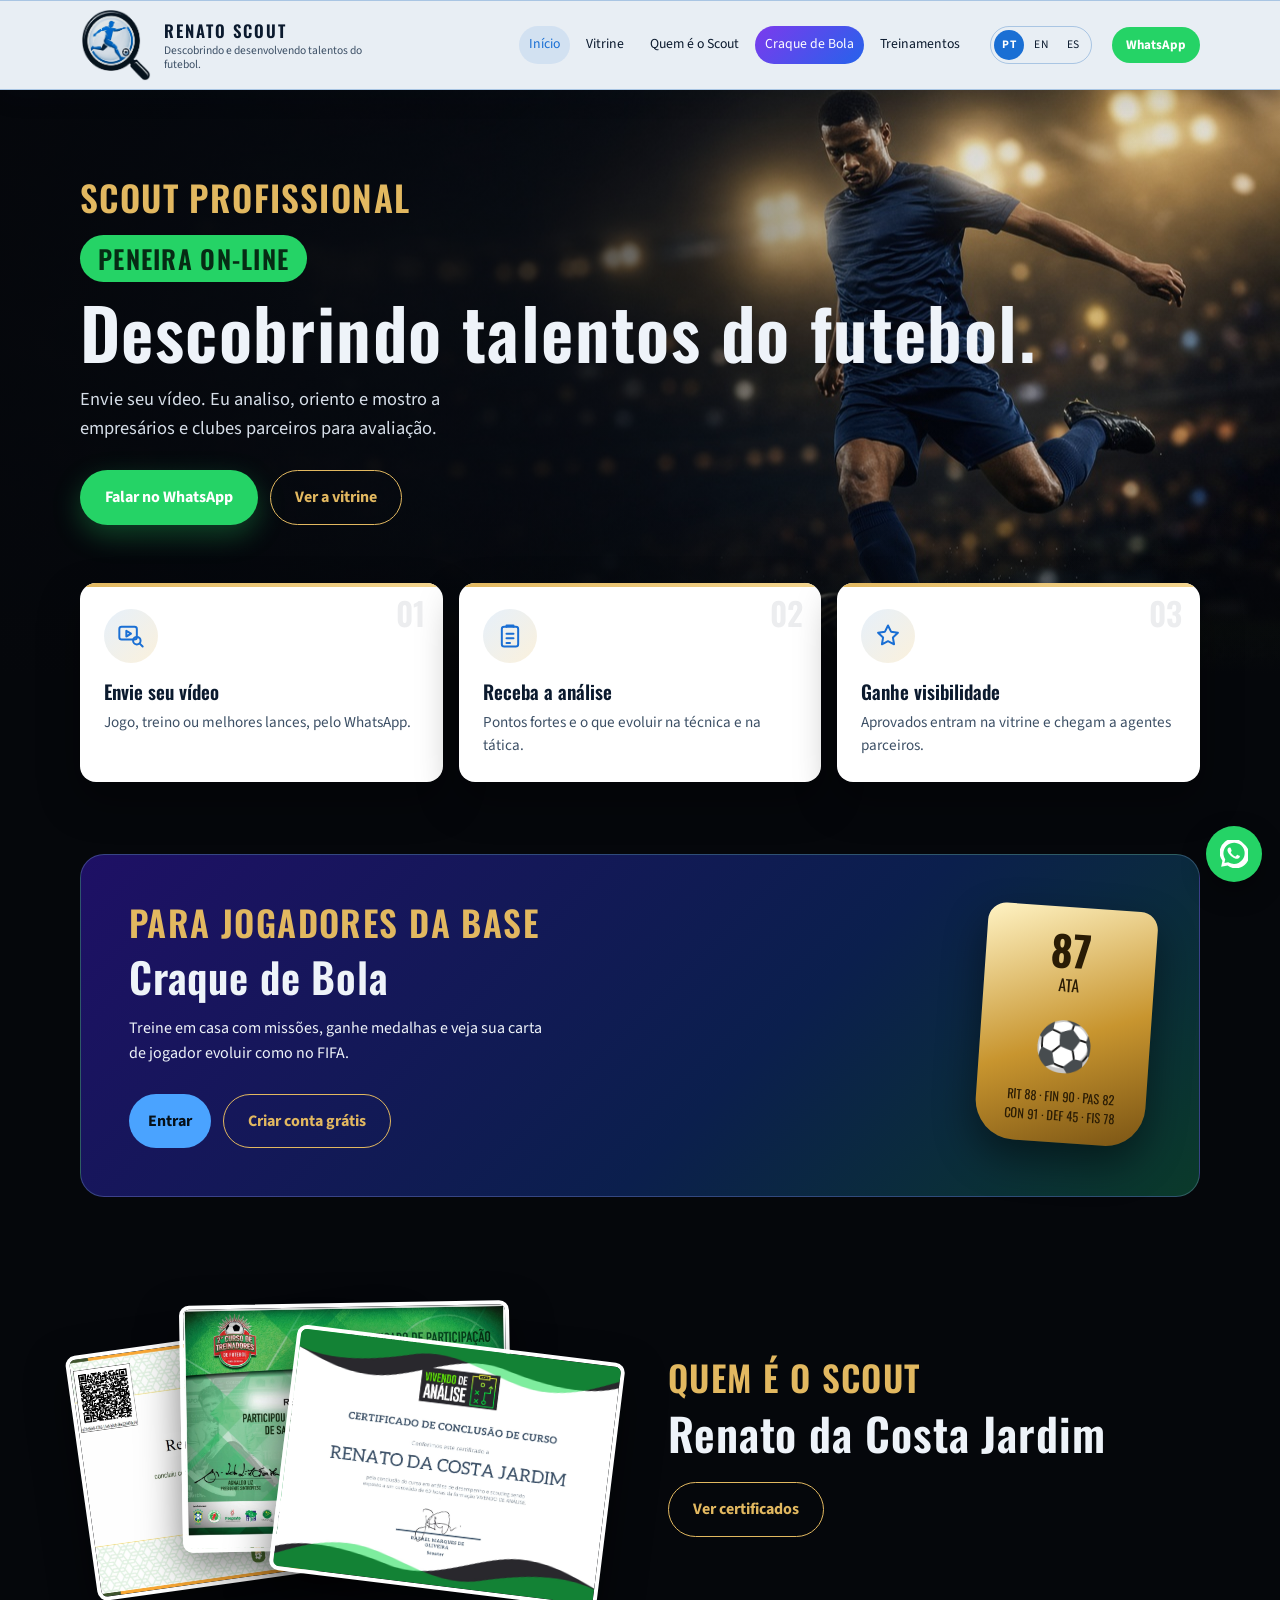
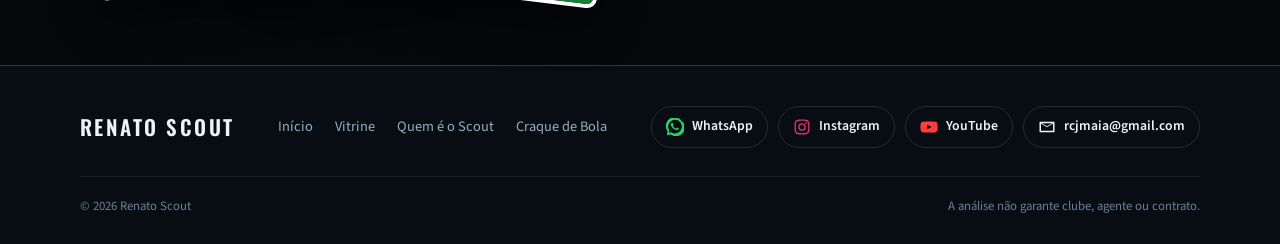
==== commit 0a4bb711: "Inicio: selo Peneira On-Line e cabecalho sem cortar idiomas Co-authored-by: Cursor <cursoragent@curs" ====
--- a/index.html
+++ b/index.html
@@ -17,6 +17,7 @@
     <section class="hero">
       <div class="wrap hero-content">
         <p class="hero-kicker" data-i18n="hero.kicker"></p>
+        <p class="hero-badge" data-i18n="hero.badge"></p>
         <h1 data-i18n="hero.title"></h1>
         <p class="hero-lead" data-i18n="hero.lead"></p>
         <div class="hero-actions">
--- a/css/style.css
+++ b/css/style.css
@@ -133,8 +133,14 @@
   align-items: center;
   gap: 6px;
   margin-left: auto;
+  flex: 1 1 0;
+  min-width: 0;
   flex-wrap: wrap;
   justify-content: flex-end;
+}
+
+.header-cta {
+  flex-shrink: 0;
 }
 
 .nav a {
@@ -281,6 +287,20 @@
   font-size: clamp(1.4rem, 3vw, 2.2rem);
   color: var(--hero-gold);
   margin: 0 0 4px;
+}
+
+.hero-badge {
+  display: inline-block;
+  font-family: Oswald, Impact, sans-serif;
+  font-weight: 600;
+  text-transform: uppercase;
+  letter-spacing: 0.05em;
+  font-size: clamp(1.1rem, 2.4vw, 1.6rem);
+  color: #062b14;
+  background: #25d366;
+  border-radius: 999px;
+  padding: 4px 18px;
+  margin: 6px 0 10px;
 }
 
 .hero h1 {
@@ -1765,7 +1785,7 @@
   }
 }
 
-/* Craque Inteligente */
+/* Craque de Bola */
 .cq-hero {
   padding-bottom: 8px;
 }
@@ -1789,6 +1809,11 @@
   background: transparent;
   border: 1px solid var(--line);
   color: var(--text);
+}
+
+.cq-btn:disabled {
+  opacity: 0.4;
+  cursor: not-allowed;
 }
 
 /* Card */
@@ -1893,8 +1918,9 @@
 
 .cq-stats {
   display: grid;
-  grid-template-columns: 1fr 1fr;
-  gap: 2px 18px;
+  grid-template-columns: repeat(3, auto);
+  justify-content: center;
+  gap: 2px 12px;
   margin-top: 8px;
   font-family: Oswald, sans-serif;
   font-size: 0.95rem;
@@ -1940,7 +1966,7 @@
 
 .cq-attrs {
   display: grid;
-  grid-template-columns: repeat(4, minmax(0, 1fr));
+  grid-template-columns: repeat(3, minmax(0, 1fr));
   gap: 22px 20px;
 }
 
@@ -1996,9 +2022,7 @@
 
 .cq-attr li span {
   color: #cbd5e1;
-  white-space: nowrap;
-  overflow: hidden;
-  text-overflow: ellipsis;
+  line-height: 1.25;
 }
 
 .cq-attr li b {
@@ -2088,6 +2112,14 @@
   color: var(--hero-gold);
 }
 
+.cq-user-actions {
+  display: flex;
+  flex-wrap: wrap;
+  justify-content: flex-end;
+  gap: 8px;
+}
+
+.cq-reset,
 .cq-logout {
   font: inherit;
   font-size: 0.85rem;
@@ -2204,6 +2236,10 @@
 }
 
 /* Home */
+#craque {
+  overflow-x: clip;
+}
+
 .cq-home {
   display: grid;
   grid-template-columns: auto minmax(0, 1fr);
@@ -2211,9 +2247,59 @@
   align-items: start;
 }
 
+.cq-jump {
+  grid-column: 1 / -1;
+  justify-self: stretch;
+  width: 100%;
+  min-width: 0;
+  max-width: 100%;
+  touch-action: pan-x pan-y;
+  overscroll-behavior-x: contain;
+  position: sticky;
+  top: var(--cq-jump-top, 0px);
+  z-index: 30;
+  display: flex;
+  gap: 8px;
+  margin: -8px 0 -28px;
+  padding: 10px 2px;
+  overflow-x: auto;
+  scrollbar-width: none;
+  background: rgba(4, 7, 12, 0.92);
+  backdrop-filter: blur(8px);
+  -webkit-backdrop-filter: blur(8px);
+}
+
+.cq-jump::-webkit-scrollbar {
+  display: none;
+}
+
+.cq-jump button {
+  flex: none;
+  font: inherit;
+  font-weight: 700;
+  font-size: 0.9rem;
+  white-space: nowrap;
+  padding: 8px 14px;
+  border-radius: 999px;
+  border: 1px solid rgba(226, 184, 96, 0.45);
+  background: var(--panel);
+  color: inherit;
+  cursor: pointer;
+}
+
+.cq-jump button.is-on {
+  border-color: var(--hero-gold);
+  background: var(--hero-gold);
+  color: #1a1206;
+}
+
+[data-sec] {
+  scroll-margin-top: var(--cq-jump-gap, calc(var(--header-h) + 60px));
+}
+
 .cq-card-col {
   position: sticky;
-  top: calc(var(--header-h) + 16px);
+  top: var(--cq-jump-gap, calc(var(--header-h) + 16px));
   display: grid;
   justify-items: center;
   gap: 10px;
@@ -2221,6 +2307,67 @@
 
 .cq-hint {
   color: var(--muted);
+}
+
+.cq-edit-look {
+  font: inherit;
+  font-weight: 700;
+  font-size: 0.9rem;
+  padding: 8px 16px;
+  border-radius: 999px;
+  border: 1px solid var(--line);
+  background: var(--panel);
+  color: inherit;
+  cursor: pointer;
+}
+
+.cq-edit-look:hover {
+  border-color: var(--hero-gold);
+}
+
+.cq-look input {
+  position: absolute;
+  opacity: 0;
+}
+
+.cq-look span {
+  display: block;
+  width: 52px;
+  height: 52px;
+  border-radius: 12px;
+  border: 3px solid transparent;
+  box-shadow: 0 0 0 1px var(--line);
+  background: rgba(255, 255, 255, 0.06);
+  cursor: pointer;
+}
+
+.cq-look svg {
+  display: block;
+  width: 100%;
+  height: 100%;
+}
+
+.cq-look input:checked + span {
+  border-color: var(--hero-gold);
+}
+
+.cq-look input:focus-visible + span {
+  outline: 2px solid var(--gold);
+  outline-offset: 2px;
+}
+
+.cq-look-preview {
+  display: grid;
+  justify-items: center;
+}
+
+.cq-look-preview .cq-avatar {
+  margin: 0;
+}
+
+.cq-look-form {
+  display: grid;
+  gap: 14px;
 }
 
 .cq-status {
@@ -2238,6 +2385,7 @@
 }
 
 .cq-level {
+  position: relative;
   display: grid;
   gap: 6px;
 }
@@ -2263,6 +2411,45 @@
   transition: width 0.6s ease;
 }
 
+/* Floating XP notice after a mission: it shows where the child is, without scrolling the page. */
+.cq-xp-toast {
+  position: fixed;
+  z-index: 250;
+  left: 50%;
+  bottom: max(16px, env(safe-area-inset-bottom));
+  translate: -50% 0;
+  display: grid;
+  gap: 6px;
+  width: min(300px, calc(100vw - 32px));
+  padding: 12px 16px;
+  border-radius: 16px;
+  background: rgba(10, 15, 28, 0.95);
+  box-shadow: 0 0 0 2px var(--hero-gold), 0 12px 30px rgba(0, 0, 0, 0.55);
+  text-align: center;
+  pointer-events: none;
+  animation: cq-toast-in 0.35s ease-out;
+  transition: opacity 0.4s, translate 0.4s;
+}
+
+.cq-xp-toast b {
+  font: 700 1.4rem/1 Oswald, sans-serif;
+  color: #fde047;
+}
+
+.cq-xp-toast small {
+  color: var(--text);
+  font-weight: 700;
+}
+
+.cq-xp-toast.is-out {
+  opacity: 0;
+  translate: -50% 20px;
+}
+
+@keyframes cq-toast-in {
+  from { opacity: 0; translate: -50% 30px; }
+}
+
 .cq-level small,
 .cq-streak small {
   color: var(--muted);
@@ -2283,6 +2470,25 @@
   margin: 28px 0 12px;
   font-family: Oswald, sans-serif;
   font-size: 1.3rem;
+}
+
+.cq-status + .cq-h.is-group {
+  margin-top: 24px;
+}
+
+.cq-h.is-group {
+  display: flex;
+  align-items: center;
+  gap: 10px;
+  margin: 40px 0 14px;
+  padding: 12px 16px;
+  border-radius: 14px;
+  border-left: 6px solid var(--hero-gold);
+  background: linear-gradient(90deg, rgba(226, 184, 96, 0.2), rgba(226, 184, 96, 0) 85%);
+  font-size: 1.6rem;
+  letter-spacing: 0.04em;
+  text-transform: uppercase;
+  color: var(--hero-gold);
 }
 
 .cq-missions {
@@ -2350,18 +2556,32 @@
   color: #facc15;
 }
 
+.cq-trail-name small {
+  display: block;
+  font-family: Inter, sans-serif;
+  font-size: 0.72rem;
+  color: var(--muted);
+}
+
 .cq-trail-nodes {
+  position: relative;
   display: flex;
   align-items: center;
+  min-width: 0;
+  overflow-x: auto;
+  padding: 8px 8px 8px 2px;
+  scroll-behavior: smooth;
+  scrollbar-width: thin;
 }
 
 .cq-node {
+  position: relative;
   display: grid;
   justify-items: center;
-  gap: 4px;
+  gap: 2px;
   flex: 0 0 auto;
-  min-width: 78px;
-  padding: 8px 10px;
+  min-width: 52px;
+  padding: 6px 8px;
   border-radius: 12px;
   border: 2px solid var(--line);
   background: rgba(255, 255, 255, 0.03);
@@ -2380,7 +2600,14 @@
 
 .cq-node.is-done { border-color: #22c55e; }
 .cq-node.is-current { border-color: #facc15; box-shadow: 0 0 0 3px rgba(250, 204, 21, 0.15); }
-.cq-node.is-locked { opacity: 0.45; cursor: not-allowed; }
+.cq-node.is-locked { opacity: 0.4; cursor: not-allowed; filter: grayscale(1); }
+
+.cq-node-lock {
+  position: absolute;
+  top: -6px;
+  right: -6px;
+  font-size: 0.7rem;
+}
 .cq-node:not([disabled]):hover { transform: translateY(-2px); }
 
 .cq-node-icons {
@@ -2402,10 +2629,55 @@
 }
 
 .cq-node-link {
-  flex: 1 1 12px;
-  min-width: 8px;
+  flex: 0 0 10px;
   height: 3px;
   background: var(--line);
+}
+
+.cq-anim-btn {
+  margin: 4px 0 12px;
+}
+
+.cq-anim {
+  margin-bottom: 14px;
+  border-radius: 14px;
+  overflow: hidden;
+  background: linear-gradient(180deg, #0b1f4d, #12306b);
+}
+
+.cq-anim-svg {
+  display: block;
+  width: 100%;
+  height: auto;
+}
+
+.cq-anim-svg .a-count {
+  fill: #facc15;
+  font-family: Oswald, sans-serif;
+  font-size: 18px;
+}
+
+.cq-anim-svg .a-note {
+  fill: rgba(255, 255, 255, 0.75);
+  font-size: 10px;
+}
+
+.cq-anim-svg .a-mark.is-hit .a-cone {
+  animation: cq-mark-hit 0.6s ease;
+}
+
+@keyframes cq-mark-hit {
+  0%, 100% { fill: #fb923c; }
+  30% { fill: #facc15; }
+}
+
+.cq-anim-svg .a-hit.is-hit {
+  animation: cq-target-hit 0.7s ease;
+}
+
+@keyframes cq-target-hit {
+  0%, 100% { filter: none; }
+  30% { filter: drop-shadow(0 0 5px #facc15) brightness(1.4); }
 }
 
 .cq-unlocked {
@@ -2481,17 +2753,6 @@
   width: 84px;
   height: 84px;
   animation: cq-pop 0.9s ease;
-}
-
-.cq-reset {
-  margin-top: 28px;
-  font: inherit;
-  font-size: 0.85rem;
-  background: none;
-  border: 0;
-  color: var(--muted);
-  text-decoration: underline;
-  cursor: pointer;
 }
 
 /* Modal */
@@ -2581,6 +2842,54 @@
   gap: 4px;
 }
 
+.cq-cast-title {
+  margin: 4px 0 8px;
+  font-family: Oswald, sans-serif;
+  font-size: 1.05rem;
+}
+
+.cq-cast {
+  list-style: none;
+  margin: 0 0 12px;
+  padding: 0;
+  display: grid;
+  gap: 8px;
+}
+
+.cq-cast li {
+  display: grid;
+  grid-template-columns: 44px 1fr;
+  align-items: center;
+  gap: 10px;
+  padding: 6px 10px;
+  border-radius: 12px;
+  background: rgba(255, 255, 255, 0.04);
+}
+
+.cq-cast svg {
+  width: 44px;
+  height: 62px;
+}
+
+.cq-cast em {
+  font-style: normal;
+  color: var(--hero-gold);
+  font-weight: 700;
+}
+
+.cq-cast q {
+  display: block;
+  margin-top: 2px;
+  line-height: 1.35;
+}
+
+.cq-cast small {
+  display: block;
+  margin-top: 2px;
+  color: var(--muted);
+  line-height: 1.35;
+}
+
 .cq-timer {
   display: flex;
   align-items: center;
@@ -2602,6 +2911,625 @@
   color: var(--hero-gold);
 }
 
+.cq-grid-next {
+  font-family: Oswald, sans-serif;
+  font-size: 1.4rem;
+  color: var(--hero-gold);
+}
+
+.cq-grid {
+  display: grid;
+  grid-template-columns: repeat(var(--n), 1fr);
+  gap: 6px;
+  margin-bottom: 14px;
+}
+
+.cq-grid button {
+  aspect-ratio: 1;
+  font: 700 1.25rem Oswald, sans-serif;
+  border-radius: 10px;
+  border: 1px solid var(--line);
+  background: var(--panel);
+  color: var(--text);
+  cursor: pointer;
+  touch-action: manipulation;
+}
+
+.cq-grid button.is-done {
+  opacity: 0.25;
+  cursor: default;
+}
+
+/* Full screen: the rows share the height, so a big grid (40 numbers) still fits on a phone. */
+.cq-play.is-full .cq-grid {
+  flex: 1;
+  min-height: 0;
+  grid-auto-rows: 1fr;
+  margin-bottom: 0;
+}
+
+.cq-play.is-full .cq-grid button {
+  aspect-ratio: auto;
+  min-height: 0;
+  font-size: 1.5rem;
+}
+
+.cq-grid button.is-wrong {
+  animation: cq-wrong 0.35s;
+}
+
+.cq-rain-score {
+  font-family: Oswald, sans-serif;
+  font-size: 1.4rem;
+}
+
+.cq-rain-wrap {
+  position: relative;
+  margin-bottom: 14px;
+}
+
+.cq-rain-wrap.is-duo {
+  display: grid;
+  grid-template-columns: 1fr 1fr;
+  gap: 6px;
+}
+
+/* While a match runs, the scoreboard and the pitch take the whole screen. */
+.cq-play.is-full {
+  position: fixed;
+  inset: 0;
+  z-index: 300;
+  display: flex;
+  flex-direction: column;
+  padding: max(10px, env(safe-area-inset-top)) 10px max(10px, env(safe-area-inset-bottom));
+  background: #070b14;
+}
+
+.cq-play.is-full > * {
+  width: 100%;
+  max-width: 560px;
+  margin-inline: auto;
+}
+
+.cq-play.is-full .cq-timer {
+  margin-bottom: 8px;
+}
+
+.cq-play.is-full .cq-rain-wrap {
+  flex: 1;
+  min-height: 0;
+  display: grid;
+  grid-template-rows: minmax(0, 1fr);
+  margin-bottom: 0;
+}
+
+.cq-play.is-full .cq-rain-wrap.is-duo {
+  grid-template-columns: 1fr 1fr;
+}
+
+.cq-play.is-full .cq-rain {
+  height: auto;
+  min-height: 0;
+}
+
+.cq-rain {
+  position: relative;
+  height: 340px;
+  overflow: hidden;
+  border-radius: 14px;
+  background: repeating-linear-gradient(180deg, #166534 0 34px, #15803d 34px 68px);
+  touch-action: manipulation;
+  user-select: none;
+  -webkit-user-select: none;
+}
+
+.cq-rain-wrap.is-turbo .cq-rain {
+  background: repeating-linear-gradient(180deg, #1e1b4b 0 34px, #312e81 34px 68px);
+}
+
+.cq-rain-wrap.is-turbo::after {
+  content: attr(data-turbo);
+  position: absolute;
+  z-index: 3;
+  top: 45%;
+  left: 50%;
+  translate: -50% -50%;
+  color: #fde047;
+  font: 700 1.5rem Oswald, sans-serif;
+  white-space: nowrap;
+  text-shadow: 0 2px 6px #000;
+  pointer-events: none;
+  animation: cq-turbo 1.8s forwards;
+}
+
+@keyframes cq-turbo {
+  0% { opacity: 0; scale: 0.5; }
+  15% { opacity: 1; scale: 1.15; }
+  75% { opacity: 1; scale: 1; }
+  100% { opacity: 0; scale: 1; }
+}
+
+.cq-rain-rule {
+  position: absolute;
+  z-index: 2;
+  top: 8px;
+  left: 50%;
+  translate: -50% 0;
+  padding: 6px 12px;
+  border-radius: 999px;
+  background: rgba(0, 0, 0, 0.7);
+  color: #fff;
+  font-weight: 600;
+  white-space: nowrap;
+  pointer-events: none;
+}
+
+.is-duo .cq-rain-rule {
+  padding: 4px 8px;
+  font-size: 0.74rem;
+}
+
+.is-duo .cq-rain-rule b {
+  font-size: 1.05em;
+  letter-spacing: 0;
+}
+
+.is-duo .cq-rain:not(.cq-dodge) .cq-rain-rule {
+  border-width: 2px;
+}
+
+.is-duo .cq-rain-ball {
+  width: 40px;
+  height: 40px;
+  margin: -20px 0 0 -20px;
+}
+
+.cq-game-count {
+  position: absolute;
+  z-index: 3;
+  top: 50%;
+  left: 50%;
+  translate: -50% -50%;
+  color: rgba(255, 255, 255, 0.9);
+  font: 700 4.5rem/1 Oswald, sans-serif;
+  text-shadow: 0 3px 10px rgba(0, 0, 0, 0.7);
+  pointer-events: none;
+}
+
+.cq-pop {
+  position: absolute;
+  z-index: 4;
+  translate: -50% -50%;
+  color: #fde047;
+  font: 700 1.5rem/1 Oswald, sans-serif;
+  text-shadow: 0 2px 6px rgba(0, 0, 0, 0.8);
+  pointer-events: none;
+  animation: cq-float 0.7s ease-out forwards;
+}
+
+@keyframes cq-float {
+  0% { opacity: 0; transform: translateY(0) scale(0.6); }
+  20% { opacity: 1; transform: translateY(-6px) scale(1.15); }
+  100% { opacity: 0; transform: translateY(-34px) scale(1); }
+}
+
+.cq-game-count.is-faint {
+  color: rgba(255, 255, 255, 0.5);
+}
+
+/* Above the Blokolor lines. */
+.cq-game-count.is-high {
+  top: 28%;
+}
+
+.cq-dodge .cq-rain-rule {
+  top: auto;
+  bottom: 10px;
+}
+
+.cq-dodge-ball {
+  position: absolute;
+  z-index: 1;
+  top: 44px;
+  left: 25%;
+  margin: -20px 0 0 -20px;
+  width: 40px;
+  height: 40px;
+  font-size: 36px;
+  line-height: 40px;
+  text-align: center;
+  filter: drop-shadow(0 4px 3px rgba(0, 0, 0, 0.45));
+  transition: left 0.09s ease-out;
+  pointer-events: none;
+}
+
+.cq-dodge:nth-child(2) .cq-dodge-ball {
+  left: 75%;
+}
+
+.cq-dodge {
+  box-shadow: inset 3px 0 0 rgba(255, 255, 255, 0.55), inset -3px 0 0 rgba(255, 255, 255, 0.55);
+}
+
+.cq-dodge-obs {
+  position: absolute;
+  top: 0;
+  margin: -26px 0 0 -26px;
+  width: 52px;
+  height: 52px;
+  filter: drop-shadow(0 3px 2px rgba(0, 0, 0, 0.4));
+  pointer-events: none;
+  transition: scale 0.25s, opacity 0.25s;
+}
+
+.cq-dodge-obs svg {
+  display: block;
+  width: 100%;
+  height: 100%;
+}
+
+.cq-dodge-obs.is-hit {
+  scale: 1.7;
+  opacity: 0;
+}
+
+/* Blokolor */
+.cq-rain.cq-blok {
+  background: #0f172a;
+  touch-action: none;
+}
+
+.cq-rain-wrap.is-turbo .cq-rain.cq-blok {
+  background: #1e1b4b;
+}
+
+.cq-blok .cq-rain-ball {
+  width: 36px;
+  height: 36px;
+  margin: -18px 0 0 -18px;
+  cursor: default;
+}
+
+.cq-blok-rows {
+  position: absolute;
+  left: 0;
+  right: 0;
+  bottom: 2%;
+  height: 44%;
+  display: grid;
+  grid-auto-rows: 1fr;
+}
+
+.cq-blok-row {
+  position: relative;
+}
+
+.cq-blok-row::before {
+  content: "";
+  position: absolute;
+  left: 3%;
+  right: 3%;
+  top: 50%;
+  height: 4px;
+  margin-top: -2px;
+  border-radius: 2px;
+  background: var(--c);
+  opacity: 0.8;
+}
+
+.cq-blok-block {
+  position: absolute;
+  top: 50%;
+  width: 20%;
+  max-width: 84px;
+  height: 64%;
+  max-height: 48px;
+  translate: -50% -50%;
+  border-radius: 10px;
+  background: var(--c);
+  box-shadow: inset 0 0 0 2px rgba(255, 255, 255, 0.3), 0 4px 10px rgba(0, 0, 0, 0.45);
+  pointer-events: none;
+}
+
+/* The block's hungry face: eyes looking up at the balls and a wide-open mouth. */
+.cq-blok-eyes {
+  position: absolute;
+  left: 20%;
+  right: 20%;
+  top: 10%;
+  height: 38%;
+  display: flex;
+  justify-content: space-between;
+}
+
+.cq-blok-eyes::before,
+.cq-blok-eyes::after {
+  content: "";
+  height: 100%;
+  aspect-ratio: 1;
+  border-radius: 50%;
+  background: radial-gradient(circle at 50% 32%, #111 0 30%, #fff 33%);
+  box-shadow: 0 0 0 1.5px rgba(0, 0, 0, 0.25);
+  transition: scale 0.15s, rotate 0.15s;
+}
+
+.cq-blok-mouth {
+  position: absolute;
+  left: 34%;
+  right: 34%;
+  top: 54%;
+  height: 34%;
+  border-radius: 45% 45% 999px 999px;
+  background: #3b0a0a;
+  box-shadow: inset 0 -4px 0 #f87171;
+  transition: all 0.15s;
+}
+
+/* A ball it can eat is coming: mouth and eyes wide open. */
+.cq-blok-block.is-open .cq-blok-mouth {
+  scale: 1.6 1.4;
+}
+
+.cq-blok-block.is-open .cq-blok-eyes::before,
+.cq-blok-block.is-open .cq-blok-eyes::after {
+  scale: 1.15;
+}
+
+/* Eating: the ball drops into the mouth, which chews three times while the body squashes. */
+.cq-blok .cq-rain-ball.is-eaten {
+  transition: transform 0.2s, opacity 0.2s 0.1s;
+  opacity: 0;
+}
+
+.cq-blok-block.is-eat {
+  animation: cq-eat 0.7s;
+}
+
+@keyframes cq-eat {
+  15% { scale: 1.15 0.85; }
+  35% { scale: 0.95 1.08; }
+  50% { scale: 1.1 0.9; }
+  70% { scale: 0.98 1.04; }
+  85% { scale: 1.05 0.95; }
+}
+
+.cq-blok-block.is-eat .cq-blok-mouth {
+  animation: cq-chomp 0.7s;
+}
+
+.cq-blok-block.is-eat .cq-blok-eyes::before,
+.cq-blok-block.is-eat .cq-blok-eyes::after {
+  scale: 1 0.25;
+}
+
+@keyframes cq-chomp {
+  0% { scale: 1.7 1.5; }
+  15%, 50%, 85% { scale: 1.4 0.1; }
+  35%, 70% { scale: 1.3 1; }
+}
+
+/* Wrong colour: a scowl, angry eyes and a shake of the head. */
+.cq-blok-block.is-yuck {
+  animation: cq-yuck 0.5s;
+  filter: saturate(0.6) brightness(0.85);
+}
+
+.cq-blok-block.is-yuck .cq-blok-eyes::before {
+  scale: 1 0.45;
+  rotate: 18deg;
+}
+
+.cq-blok-block.is-yuck .cq-blok-eyes::after {
+  scale: 1 0.45;
+  rotate: -18deg;
+}
+
+.cq-blok-block.is-yuck .cq-blok-mouth {
+  top: 68%;
+  height: 16%;
+  left: 30%;
+  right: 30%;
+  border-radius: 999px 999px 0 0;
+  box-shadow: none;
+}
+
+@keyframes cq-yuck {
+  20% { rotate: -8deg; }
+  40% { rotate: 8deg; }
+  60% { rotate: -5deg; }
+  80% { rotate: 4deg; }
+}
+
+/* Lives in the scoring games: a lost heart turns grey and the row shakes. */
+.cq-game-lives {
+  position: absolute;
+  z-index: 4;
+  left: 50%;
+  top: 44px;
+  translate: -50% 0;
+  display: flex;
+  gap: 4px;
+  font-size: 1.25rem;
+  line-height: 1;
+  pointer-events: none;
+  filter: drop-shadow(0 2px 4px rgba(0, 0, 0, 0.6));
+}
+
+.cq-game-lives i {
+  font-style: normal;
+  transition: opacity 0.3s, filter 0.3s;
+}
+
+.cq-game-lives i.is-lost {
+  opacity: 0.35;
+  filter: grayscale(1);
+}
+
+.cq-game-lives.is-hurt {
+  animation: cq-hurt 0.45s;
+}
+
+@keyframes cq-hurt {
+  20% { translate: calc(-50% - 6px) 0; scale: 1.25; }
+  40% { translate: calc(-50% + 6px) 0; }
+  60% { translate: calc(-50% - 4px) 0; }
+  80% { translate: calc(-50% + 3px) 0; }
+}
+
+/* The pause after losing the last heart: points lost and the record. */
+.cq-game-dead {
+  position: absolute;
+  z-index: 4;
+  left: 50%;
+  top: 30%;
+  translate: -50% -50%;
+  display: none;
+  gap: 4px;
+  justify-items: center;
+  padding: 14px 22px;
+  border-radius: 16px;
+  background: rgba(15, 23, 42, 0.88);
+  box-shadow: 0 0 0 2px #ef4444, 0 10px 30px rgba(0, 0, 0, 0.5);
+  pointer-events: none;
+  white-space: nowrap;
+}
+
+.cq-game-dead.is-on {
+  display: grid;
+  animation: cq-dead 0.25s;
+}
+
+.cq-game-dead b {
+  font-size: 1.6rem;
+  color: #fff;
+}
+
+.cq-game-dead small {
+  font-size: 1.05rem;
+  font-weight: 700;
+  color: #fde047;
+}
+
+@keyframes cq-dead {
+  from { scale: 0.6; opacity: 0; }
+}
+
+/* Any block can eat the rainbow ball; the bomb must touch none. */
+.cq-blok .cq-rain-ball.is-rainbow {
+  background: conic-gradient(#ef4444, #facc15, #22c55e, #3b82f6, #a855f7, #ef4444);
+  box-shadow: 0 0 14px rgba(255, 255, 255, 0.7);
+}
+
+.cq-blok .cq-rain-ball.is-bomb {
+  display: grid;
+  place-items: center;
+  background: transparent;
+  border: 0;
+  box-shadow: none;
+  font-size: 30px;
+  line-height: 1;
+}
+
+/* Crazy Blokolor: the lines flash when their colours swap. */
+.cq-blok-row.is-swap::before {
+  animation: cq-swap 0.9s;
+}
+
+@keyframes cq-swap {
+  0%, 50% { opacity: 1; height: 10px; margin-top: -5px; box-shadow: 0 0 16px var(--c); }
+}
+
+.cq-rain.is-crash {
+  animation: cq-crash 0.45s;
+}
+
+@keyframes cq-crash {
+  0%, 100% { box-shadow: none; }
+  30% { box-shadow: inset 0 0 0 6px #ef4444, inset 0 0 40px rgba(239, 68, 68, 0.7); }
+}
+
+.cq-rain-rule:empty {
+  display: none;
+}
+
+.cq-rain-rule b {
+  font-size: 1.1em;
+  letter-spacing: 0.04em;
+}
+
+/* "Only" rules are green and "all except" rules are red, on the label and around the pitch. */
+.cq-rain:not(.cq-dodge) .cq-rain-rule {
+  border: 3px solid #22c55e;
+  background: rgba(5, 46, 22, 0.92);
+}
+
+.cq-rain:not(.cq-dodge) .cq-rain-rule.is-avoid {
+  border-color: #ef4444;
+  background: rgba(69, 10, 10, 0.92);
+}
+
+.cq-rain.is-only {
+  box-shadow: inset 0 0 0 3px rgba(34, 197, 94, 0.8);
+}
+
+.cq-rain.is-avoid {
+  box-shadow: inset 0 0 0 3px rgba(239, 68, 68, 0.85);
+}
+
+.cq-rain-rule.is-new {
+  animation: cq-rule 0.6s;
+}
+
+@keyframes cq-rule {
+  0% { scale: 1.35; }
+  100% { scale: 1; }
+}
+
+.cq-rain-ball {
+  position: absolute;
+  left: 0;
+  top: 0;
+  width: 46px;
+  height: 46px;
+  margin: -23px 0 0 -23px;
+  border-radius: 50%;
+  border: 2px solid rgba(0, 0, 0, 0.35);
+  box-shadow: inset -6px -6px 0 rgba(0, 0, 0, 0.2), inset 5px 5px 0 rgba(255, 255, 255, 0.35);
+  cursor: pointer;
+  transition: scale 0.25s, opacity 0.25s;
+}
+
+.cq-rain-ball.is-hit {
+  scale: 1.6;
+  opacity: 0;
+}
+
+.cq-rain-ball.is-miss {
+  outline: 4px solid #fff;
+  opacity: 0.4;
+}
+
+@keyframes cq-wrong {
+  0%, 100% { transform: none; background: var(--panel); }
+  30% { transform: translateX(-4px); background: #b91c1c; }
+  60% { transform: translateX(4px); }
+}
+
+.cq-sound {
+  margin-left: auto;
+  width: 40px;
+  height: 40px;
+  border-radius: 50%;
+  border: 1px solid var(--line);
+  background: transparent;
+  font-size: 1.1rem;
+  cursor: pointer;
+}
+
+.cq-timer.is-breath .cq-sound {
+  margin-left: 0;
+}
+
 .cq-timer.is-breath {
   flex-wrap: wrap;
   justify-content: center;
@@ -2636,6 +3564,10 @@
 .cq-result-form {
   display: grid;
   gap: 10px;
+}
+
+.cq-result-form[hidden] {
+  display: none;
 }
 
 .cq-quiz {
@@ -2721,10 +3653,469 @@
   font-size: 0.85rem;
 }
 
+/* Championships */
+.cq-cups {
+  display: grid;
+  gap: 10px;
+}
+
+.cq-cup-card {
+  display: grid;
+  gap: 4px;
+  text-align: left;
+  font: inherit;
+  color: inherit;
+  padding: 14px 16px;
+  border-radius: 14px;
+  border: 1px solid rgba(226, 184, 96, 0.45);
+  background: linear-gradient(135deg, rgba(226, 184, 96, 0.16), var(--panel));
+  cursor: pointer;
+}
+
+.cq-cup-card b {
+  font-family: Oswald, sans-serif;
+  font-size: 1.15rem;
+}
+
+.cq-cup-card small {
+  color: var(--muted);
+}
+
+.cq-cup-actions {
+  display: flex;
+  flex-wrap: wrap;
+  align-items: center;
+  gap: 10px;
+  margin-top: 6px;
+}
+
+.cq-cupview {
+  display: grid;
+  gap: 12px;
+  max-width: 720px;
+  margin: 0 auto;
+}
+
+.cq-cupview > .cq-h.is-group {
+  margin-top: 4px;
+}
+
+.cq-cup-back {
+  justify-self: start;
+  font: inherit;
+  font-weight: 700;
+  padding: 8px 14px;
+  border-radius: 999px;
+  border: 1px solid var(--line);
+  background: var(--panel);
+  color: inherit;
+  cursor: pointer;
+}
+
+.cq-cup-sub {
+  margin: 14px 0 0;
+  font-family: Oswald, sans-serif;
+  font-size: 1.2rem;
+}
+
+.cq-cup-who {
+  display: inline-flex;
+  align-items: center;
+  gap: 6px;
+  min-width: 0;
+}
+
+.cq-cup-who svg {
+  width: 30px;
+  height: 30px;
+  flex: none;
+  border-radius: 50%;
+  background: rgba(255, 255, 255, 0.08);
+}
+
+.cq-cup-who b {
+  overflow: hidden;
+  text-overflow: ellipsis;
+  white-space: nowrap;
+}
+
+.cq-cup-emoji {
+  display: grid;
+  place-items: center;
+  width: 30px;
+  height: 30px;
+  flex: none;
+  border-radius: 50%;
+  background: rgba(255, 255, 255, 0.08);
+  font-size: 1.05rem;
+}
+
+.cq-cup-form .cq-cup-picks,
+.cq-cup-group {
+  display: flex;
+  flex-wrap: wrap;
+  gap: 8px;
+  width: 100%;
+}
+
+.cq-cup-groups {
+  display: grid;
+  gap: 14px;
+  width: 100%;
+}
+
+.cq-cup-group h4 {
+  width: 100%;
+  margin: 0;
+  color: var(--hero-gold);
+  display: flex;
+  align-items: center;
+  justify-content: space-between;
+  gap: 10px;
+}
+
+.cq-cup-all {
+  padding: 5px 12px;
+  border: 1px solid rgba(240, 180, 41, 0.5);
+  border-radius: 999px;
+  background: rgba(240, 180, 41, 0.12);
+  color: var(--hero-gold);
+  font: inherit;
+  font-size: 0.8rem;
+  font-weight: 700;
+  cursor: pointer;
+}
+
+.cq-cup-all:hover {
+  background: rgba(240, 180, 41, 0.25);
+}
+
+.cq-cup-pick > input,
+.cq-cup-try > input {
+  position: absolute;
+  opacity: 0;
+}
+
+.cq-cupview .cq-cup-pick > span,
+.cq-cupview .cq-cup-try > span {
+  margin: 0;
+  font-size: 0.95rem;
+  font-weight: 600;
+  letter-spacing: 0;
+  text-transform: none;
+  color: var(--text);
+  display: inline-flex;
+  align-items: center;
+  gap: 6px;
+  padding: 7px 12px;
+  border-radius: 999px;
+  border: 2px solid var(--line);
+  background: var(--panel);
+  cursor: pointer;
+}
+
+.cq-cupview .cq-cup-try > span {
+  width: 46px;
+  justify-content: center;
+  font-weight: 700;
+}
+
+.cq-cup-pick > span small {
+  color: var(--muted);
+}
+
+.cq-cupview .cq-cup-pick > input:checked + span,
+.cq-cupview .cq-cup-try > input:checked + span {
+  border-color: var(--hero-gold);
+  background: rgba(226, 184, 96, 0.18);
+}
+
+.cq-cup-pick input:disabled + span {
+  opacity: 0.4;
+  cursor: not-allowed;
+}
+
+.cq-cup-pick input:focus-visible + span,
+.cq-cup-try input:focus-visible + span {
+  outline: 2px solid var(--gold);
+  outline-offset: 2px;
+}
+
+.cq-cup-add {
+  display: flex;
+  flex-wrap: wrap;
+  gap: 8px;
+  width: 100%;
+}
+
+.cq-cupview .cq-cup-add input {
+  flex: 1 1 140px;
+  width: auto;
+}
+
+.cq-cupview .cq-cup-add select {
+  width: auto;
+}
+
+.cq-cup-table {
+  list-style: none;
+  margin: 0;
+  padding: 0;
+  display: grid;
+  gap: 6px;
+}
+
+.cq-cup-table li {
+  display: grid;
+  grid-template-columns: 36px minmax(0, 1fr) auto auto;
+  align-items: center;
+  gap: 10px;
+  padding: 8px 12px;
+  border-radius: 12px;
+  background: var(--panel);
+  border: 1px solid var(--line);
+}
+
+.cq-cup-table li.is-top.p-1 {
+  border-color: #facc15;
+  background: linear-gradient(90deg, rgba(250, 204, 21, 0.22), var(--panel));
+}
+
+.cq-cup-table li.is-top.p-2 {
+  border-color: #cbd5e1;
+}
+
+.cq-cup-table li.is-top.p-3 {
+  border-color: #d97706;
+}
+
+.cq-cup-pos {
+  font-family: Oswald, sans-serif;
+  font-size: 1.15rem;
+  color: var(--hero-gold);
+}
+
+.cq-cup-table small {
+  color: var(--muted);
+}
+
+.cq-cup-table b:last-child,
+.cq-cup-table.is-trophies b {
+  font-family: Oswald, sans-serif;
+  font-size: 1.1rem;
+}
+
+.cq-cup-match {
+  padding: 12px;
+  border-radius: 14px;
+  background: var(--panel);
+  border: 1px solid var(--line);
+}
+
+.cq-cup-match h4 {
+  margin: 0 0 10px;
+}
+
+.cq-cup-match h4 small {
+  color: var(--muted);
+  font-weight: 400;
+}
+
+.cq-cup-chips {
+  display: grid;
+  grid-template-columns: repeat(auto-fill, minmax(150px, 1fr));
+  gap: 8px;
+}
+
+.cq-cup-chip {
+  display: grid;
+  gap: 4px;
+  justify-items: start;
+  font: inherit;
+  color: inherit;
+  text-align: left;
+  padding: 8px 10px;
+  border-radius: 12px;
+  border: 2px solid rgba(226, 184, 96, 0.6);
+  background: rgba(226, 184, 96, 0.1);
+  cursor: pointer;
+}
+
+.cq-cup-chip small {
+  color: var(--muted);
+}
+
+.cq-cup-chip.is-full,
+.cq-cup-chip:disabled {
+  border-color: var(--line);
+  background: transparent;
+  cursor: default;
+}
+
+.cq-cup-chip.is-first {
+  border-color: #facc15;
+}
+
+.cq-cup-turn {
+  display: grid;
+  justify-items: center;
+  gap: 2px;
+  margin: 4px 0 12px;
+  padding: 10px 12px;
+  border-radius: 14px;
+  background: linear-gradient(90deg, rgba(226, 184, 96, 0.25), rgba(226, 184, 96, 0.08));
+  border: 1px solid var(--hero-gold);
+  font-family: Oswald, sans-serif;
+  font-size: 1.25rem;
+}
+
+.cq-cup-turn .cq-cup-who {
+  vertical-align: middle;
+}
+
+.cq-cup-turn small {
+  font-family: inherit;
+  font-size: 0.8rem;
+  color: var(--muted);
+}
+
+.cq-cup-big {
+  font-size: 3.4rem;
+  line-height: 1;
+}
+
+.cq-cup-ended {
+  margin: 4px 0 0;
+  text-align: center;
+  font-family: Oswald, sans-serif;
+  font-size: 1.5rem;
+  color: #facc15;
+}
+
+.cq-cup-podium {
+  display: grid;
+  grid-template-columns: repeat(3, minmax(0, 1fr));
+  align-items: end;
+  gap: 8px;
+  padding-top: 10px;
+}
+
+.cq-cup-step {
+  display: grid;
+  justify-items: center;
+  gap: 6px;
+  text-align: center;
+  animation: cq-cup-rise 0.7s ease-out both;
+}
+
+.cq-cup-step.p-1 {
+  animation-delay: 0.5s;
+}
+
+.cq-cup-step.p-2 {
+  animation-delay: 0.25s;
+}
+
+.cq-cup-step .cq-cup-who {
+  flex-direction: column;
+}
+
+.cq-cup-step .cq-cup-who svg,
+.cq-cup-step .cq-cup-emoji {
+  width: 44px;
+  height: 44px;
+  font-size: 1.5rem;
+}
+
+.cq-cup-block {
+  display: grid;
+  place-items: center;
+  width: 100%;
+  border-radius: 12px 12px 0 0;
+  background: linear-gradient(180deg, rgba(226, 184, 96, 0.4), rgba(226, 184, 96, 0.12));
+  border: 1px solid rgba(226, 184, 96, 0.6);
+}
+
+.cq-cup-block b {
+  font-size: 1.8rem;
+}
+
+.cq-cup-step.p-1 .cq-cup-block {
+  height: 120px;
+  background: linear-gradient(180deg, rgba(250, 204, 21, 0.55), rgba(250, 204, 21, 0.15));
+}
+
+.cq-cup-step.p-2 .cq-cup-block {
+  height: 90px;
+}
+
+.cq-cup-step.p-3 .cq-cup-block {
+  height: 66px;
+}
+
+.cq-cup-crown {
+  font-size: 2rem;
+  animation: cq-cup-bounce 1.2s ease-in-out 1.2s infinite;
+}
+
+@keyframes cq-cup-rise {
+  from {
+    opacity: 0;
+    transform: translateY(30px);
+  }
+}
+
+@keyframes cq-cup-bounce {
+  50% {
+    transform: translateY(-6px) rotate(-8deg);
+  }
+}
+
+.cq-cup-del {
+  font: inherit;
+  font-size: 0.85rem;
+  background: none;
+  border: 0;
+  color: var(--muted);
+  text-decoration: underline;
+  cursor: pointer;
+}
+
+.cq-cup-team {
+  list-style: none;
+  margin: 0;
+  padding: 0;
+  display: grid;
+  gap: 6px;
+}
+
+.cq-cup-team li {
+  display: flex;
+  justify-content: space-between;
+  align-items: center;
+  padding: 8px 12px;
+  border-radius: 12px;
+  background: var(--panel);
+  border: 1px solid var(--line);
+}
+
+.cq-close-x {
+  font: inherit;
+  font-size: 1.3rem;
+  line-height: 1;
+  width: 34px;
+  height: 34px;
+  border-radius: 50%;
+  border: 1px solid var(--line);
+  background: transparent;
+  color: var(--muted);
+  cursor: pointer;
+}
+
 @media (max-width: 980px) {
   .cq-setup,
   .cq-home {
-    grid-template-columns: 1fr;
+    grid-template-columns: minmax(0, 1fr);
     justify-items: center;
     gap: 28px;
   }
@@ -2757,8 +4148,8 @@
   }
 
   .cq-node {
-    min-width: 64px;
-    padding: 6px;
+    min-width: 46px;
+    padding: 5px 6px;
   }
 
   .cq-mission-body strong {
